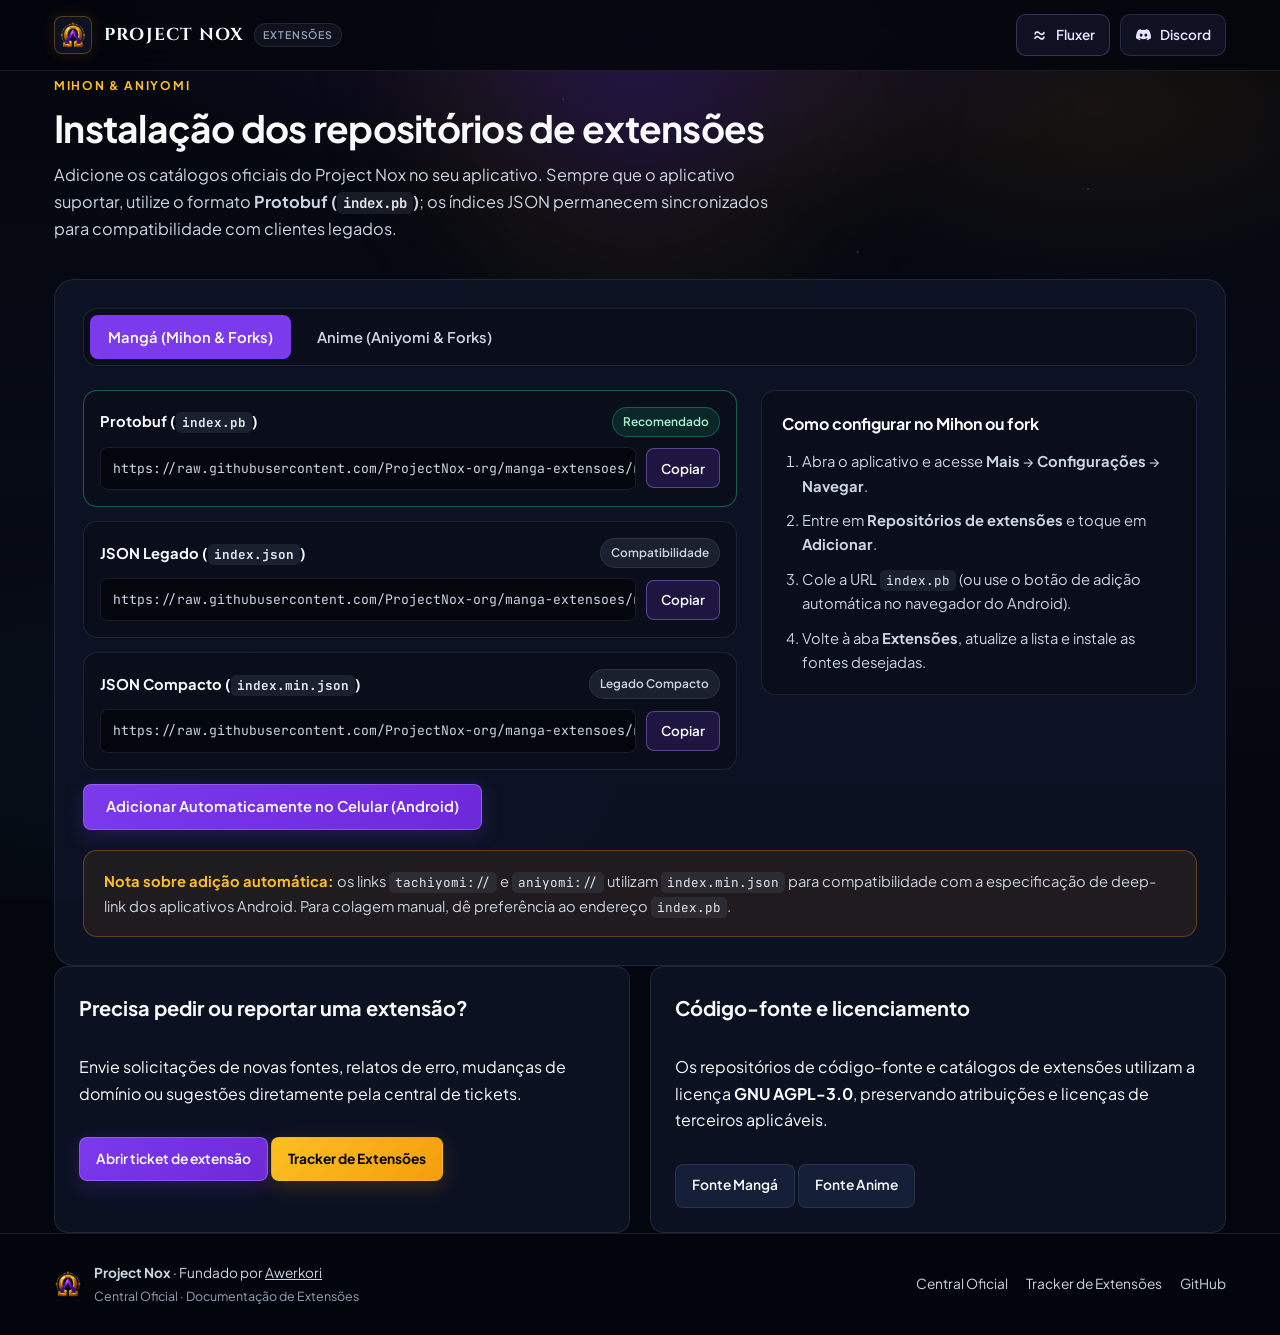
==== extensoes/index.html @ d6301fb4 "feat: elevate visual direction, constellation trajectory, and catalog generator" ====
<!doctype html>
<html lang="pt-BR">
  <head>
    <meta charset="UTF-8" />
    <meta name="viewport" content="width=device-width, initial-scale=1.0" />
    <meta
      name="description"
      content="Documentação oficial e guia de instalação das extensões do Project Nox para Mihon, Aniyomi e forks compatíveis."
    />
    <meta name="theme-color" content="#04060d" />

    <link rel="icon" href="../favicon.ico" sizes="any" />
    <link rel="icon" href="../assets/favicon-32x32.png" type="image/png" sizes="32x32" />
    <link rel="icon" href="../assets/favicon-16x16.png" type="image/png" sizes="16x16" />
    <link rel="apple-touch-icon" href="../assets/apple-touch-icon.png" sizes="180x180" />

    <link rel="preconnect" href="https://fonts.googleapis.com" />
    <link rel="preconnect" href="https://fonts.gstatic.com" crossorigin />
    <link
      href="https://fonts.googleapis.com/css2?family=Plus+Jakarta+Sans:wght@400;500;600;700&family=Cinzel:wght@700&family=JetBrains+Mono:wght@400;500;600&display=swap"
      rel="stylesheet"
    />

    <link rel="stylesheet" href="../styles.css?v=5.0.0" />
    <title>Guia de Extensões — Project Nox</title>
  </head>
  <body>
    <a class="skip-link" href="#conteudo-principal">Pular para o conteúdo</a>
    <div class="cosmic-backdrop" aria-hidden="true">
      <div class="cosmic-orb"></div>
    </div>

    <div class="app-shell">
      <header class="site-header">
        <div class="container header-inner">
          <a class="brand" href="../" aria-label="Voltar à Central Oficial do Project Nox">
            <span class="brand-mark">
              <img src="../assets/brand/nox-emblem.webp" alt="" width="30" height="30" />
            </span>
            <span class="brand-title-row">
              <span class="brand-name">PROJECT NOX</span>
              <span class="brand-badge">Extensões</span>
            </span>
          </a>

          <div class="header-community-group" aria-label="Comunidades oficiais">
            <a
              class="header-community-btn fluxer-btn"
              href="https://web.canary.fluxer.app/invite/q456UCVt"
              target="_blank"
              rel="noopener noreferrer"
              aria-label="Fluxer Oficial"
              title="Fluxer Oficial"
            >
              <svg viewBox="0 0 512 512" fill="none" class="community-svg" aria-hidden="true">
                <path d="M187.53 266.057C171.987 266.057 157.206 269.562 143.187 276.571C129.321 283.581 118.044 294.781 109.359 310.171C103.743 320.3 100.041 332.574 98.2529 346.993C96.5986 360.334 107.829 371.2 121.271 371.2C135.049 371.2 145.336 359.626 148.673 346.259C150.564 338.68 153.612 332.67 157.815 328.229C165.891 319.695 176.101 315.429 188.444 315.429C196.673 315.429 204.216 317.486 211.073 321.6C217.93 325.562 226.844 332.343 237.815 341.943C254.577 356.724 269.359 367.467 282.159 374.171C294.959 380.724 309.13 384 324.673 384C340.216 384 354.997 380.495 369.016 373.486C383.035 366.476 394.387 355.276 403.073 339.886C408.811 329.718 412.521 317.389 414.202 302.899C415.745 289.597 404.498 278.857 391.106 278.857C377.243 278.858 366.904 290.561 363.218 303.927C361.421 310.442 358.706 315.952 355.073 320.457C347.454 329.905 337.016 334.629 323.759 334.629C315.53 334.629 308.063 332.647 301.359 328.686C294.806 324.571 285.816 317.714 274.387 308.114C257.473 293.943 242.615 283.429 229.815 276.571C217.168 269.562 203.073 266.057 187.53 266.057Z" fill="currentColor"/>
                <path d="M187.53 128C171.987 128 157.206 131.505 143.187 138.514C129.321 145.524 118.044 156.724 109.359 172.114C103.743 182.243 100.041 194.517 98.2529 208.935C96.5985 222.276 107.829 233.142 121.271 233.143C135.049 233.143 145.336 221.569 148.673 208.202C150.564 200.623 153.612 194.613 157.815 190.171C165.891 181.638 176.101 177.371 188.444 177.371C196.673 177.371 204.216 179.429 211.073 183.543C217.93 187.505 226.844 194.286 237.815 203.886C254.577 218.667 269.359 229.41 282.159 236.114C294.959 242.667 309.13 245.943 324.673 245.943C340.216 245.943 354.997 242.438 369.016 235.429C383.035 228.419 394.387 217.219 403.073 201.829C408.811 191.661 412.521 179.332 414.202 164.842C415.745 151.539 404.498 140.8 391.106 140.8C377.243 140.8 366.904 152.504 363.218 165.87C361.421 172.385 358.706 177.895 355.073 182.4C347.454 191.848 337.016 196.571 323.759 196.571C315.53 196.571 308.063 194.59 301.359 190.629C294.806 186.514 285.816 179.657 274.387 170.057C257.473 155.886 242.615 145.371 229.815 138.514C217.168 131.505 203.073 128 187.53 128Z" fill="currentColor"/>
              </svg>
              <span class="community-btn-text">Fluxer</span>
            </a>
            <a
              class="header-community-btn discord-btn"
              href="https://discord.com/invite/qNAMYUEmGj"
              target="_blank"
              rel="noopener noreferrer"
              aria-label="Discord Oficial"
              title="Discord Oficial"
            >
              <svg viewBox="0 0 24 24" fill="currentColor" class="community-svg" aria-hidden="true">
                <path d="M19.54 4.46A16.5 16.5 0 0 0 15.4 3.2l-.5 1.02a15.3 15.3 0 0 0-5.8 0L8.6 3.2a16.5 16.5 0 0 0-4.14 1.26C1.84 8.4 1.13 12.24 1.48 16.03A16.65 16.65 0 0 0 6.56 18.6l1.23-1.68a10.33 10.33 0 0 1-1.94-.93l.47-.36a11.92 11.92 0 0 0 11.36 0l.47.36c-.62.37-1.27.69-1.94.93l1.23 1.68a16.62 16.62 0 0 0 5.08-2.57c.41-4.4-.7-8.2-2.98-11.57ZM8.68 13.7c-1.1 0-2-1.01-2-2.25s.88-2.25 2-2.25 2.02 1.01 2 2.25c0 1.24-.88 2.25-2 2.25Zm6.64 0c-1.1 0-2-1.01-2-2.25s.88-2.25 2-2.25 2.02 1.01 2 2.25c0 1.24-.88 2.25-2 2.25Z"/>
              </svg>
              <span class="community-btn-text">Discord</span>
            </a>
          </div>
        </div>
      </header>

      <main id="conteudo-principal">
        <section class="section" aria-labelledby="ext-title">
          <div class="container">
            <div class="section-header">
              <span class="eyebrow">Mihon &amp; Aniyomi</span>
              <h1 class="section-title" id="ext-title">Instalação dos repositórios de extensões</h1>
              <p class="section-desc">
                Adicione os catálogos oficiais do Project Nox no seu aplicativo. Sempre que o aplicativo suportar, utilize o formato <strong>Protobuf (<code>index.pb</code>)</strong>; os índices JSON permanecem sincronizados para compatibilidade com clientes legados.
              </p>
            </div>

            <div class="sr-only" id="copy-status" aria-live="polite"></div>

            <div class="install-shell">
              <div class="tab-bar" role="tablist" aria-label="Selecionar plataforma de extensões">
                <button class="tab-btn" role="tab" id="tab-manga" aria-selected="true" aria-controls="panel-manga" type="button">
                  Mangá (Mihon &amp; Forks)
                </button>
                <button class="tab-btn" role="tab" id="tab-anime" aria-selected="false" aria-controls="panel-anime" tabindex="-1" type="button">
                  Anime (Aniyomi &amp; Forks)
                </button>
              </div>

              <!-- Painel Mangá -->
              <div class="tab-panel" id="panel-manga" role="tabpanel" aria-labelledby="tab-manga">
                <div class="install-grid" id="mihon">
                  <div class="url-list">
                    <div class="url-item recommended">
                      <div class="url-label-row">
                        <span class="url-label">Protobuf (<code>index.pb</code>)</span>
                        <span class="pill green">Recomendado</span>
                      </div>
                      <div class="copy-row">
                        <code class="copy-code">https://raw.githubusercontent.com/ProjectNox-org/manga-extensoes/repo/index.pb</code>
                        <button
                          class="copy-btn"
                          type="button"
                          data-copy="https://raw.githubusercontent.com/ProjectNox-org/manga-extensoes/repo/index.pb"
                        >
                          Copiar
                        </button>
                      </div>
                    </div>

                    <div class="url-item">
                      <div class="url-label-row">
                        <span class="url-label">JSON Legado (<code>index.json</code>)</span>
                        <span class="pill">Compatibilidade</span>
                      </div>
                      <div class="copy-row">
                        <code class="copy-code">https://raw.githubusercontent.com/ProjectNox-org/manga-extensoes/repo/index.json</code>
                        <button
                          class="copy-btn"
                          type="button"
                          data-copy="https://raw.githubusercontent.com/ProjectNox-org/manga-extensoes/repo/index.json"
                        >
                          Copiar
                        </button>
                      </div>
                    </div>

                    <div class="url-item">
                      <div class="url-label-row">
                        <span class="url-label">JSON Compacto (<code>index.min.json</code>)</span>
                        <span class="pill">Legado Compacto</span>
                      </div>
                      <div class="copy-row">
                        <code class="copy-code">https://raw.githubusercontent.com/ProjectNox-org/manga-extensoes/repo/index.min.json</code>
                        <button
                          class="copy-btn"
                          type="button"
                          data-copy="https://raw.githubusercontent.com/ProjectNox-org/manga-extensoes/repo/index.min.json"
                        >
                          Copiar
                        </button>
                      </div>
                    </div>

                    <div>
                      <a
                        class="button primary"
                        href="tachiyomi://add-repo?url=https%3A%2F%2Fraw.githubusercontent.com%2FProjectNox-org%2Fmanga-extensoes%2Frepo%2Findex.min.json"
                      >
                        Adicionar Automaticamente no Celular (Android)
                      </a>
                    </div>
                  </div>

                  <div class="steps-box">
                    <h4>Como configurar no Mihon ou fork</h4>
                    <ol class="step-list">
                      <li>Abra o aplicativo e acesse <strong>Mais</strong> → <strong>Configurações</strong> → <strong>Navegar</strong>.</li>
                      <li>Entre em <strong>Repositórios de extensões</strong> e toque em <strong>Adicionar</strong>.</li>
                      <li>Cole a URL <code>index.pb</code> (ou use o botão de adição automática no navegador do Android).</li>
                      <li>Volte à aba <strong>Extensões</strong>, atualize a lista e instale as fontes desejadas.</li>
                    </ol>
                  </div>
                </div>
              </div>

              <!-- Painel Anime -->
              <div class="tab-panel" id="panel-anime" role="tabpanel" aria-labelledby="tab-anime" hidden>
                <div class="install-grid" id="aniyomi">
                  <div class="url-list">
                    <div class="url-item recommended">
                      <div class="url-label-row">
                        <span class="url-label">Protobuf (<code>index.pb</code>)</span>
                        <span class="pill green">Recomendado</span>
                      </div>
                      <div class="copy-row">
                        <code class="copy-code">https://raw.githubusercontent.com/ProjectNox-org/anime-extensoes/repo/index.pb</code>
                        <button
                          class="copy-btn"
                          type="button"
                          data-copy="https://raw.githubusercontent.com/ProjectNox-org/anime-extensoes/repo/index.pb"
                        >
                          Copiar
                        </button>
                      </div>
                    </div>

                    <div class="url-item">
                      <div class="url-label-row">
                        <span class="url-label">JSON Legado (<code>index.json</code>)</span>
                        <span class="pill">Compatibilidade</span>
                      </div>
                      <div class="copy-row">
                        <code class="copy-code">https://raw.githubusercontent.com/ProjectNox-org/anime-extensoes/repo/index.json</code>
                        <button
                          class="copy-btn"
                          type="button"
                          data-copy="https://raw.githubusercontent.com/ProjectNox-org/anime-extensoes/repo/index.json"
                        >
                          Copiar
                        </button>
                      </div>
                    </div>

                    <div class="url-item">
                      <div class="url-label-row">
                        <span class="url-label">JSON Compacto (<code>index.min.json</code>)</span>
                        <span class="pill">Legado Compacto</span>
                      </div>
                      <div class="copy-row">
                        <code class="copy-code">https://raw.githubusercontent.com/ProjectNox-org/anime-extensoes/repo/index.min.json</code>
                        <button
                          class="copy-btn"
                          type="button"
                          data-copy="https://raw.githubusercontent.com/ProjectNox-org/anime-extensoes/repo/index.min.json"
                        >
                          Copiar
                        </button>
                      </div>
                    </div>

                    <div>
                      <a
                        class="button primary"
                        href="aniyomi://add-repo?url=https%3A%2F%2Fraw.githubusercontent.com%2FProjectNox-org%2Fanime-extensoes%2Frepo%2Findex.min.json"
                      >
                        Adicionar Automaticamente no Celular (Android)
                      </a>
                    </div>
                  </div>

                  <div class="steps-box">
                    <h4>Como configurar no Aniyomi ou fork</h4>
                    <ol class="step-list">
                      <li>Abra o Aniyomi e vá em <strong>Mais</strong> → <strong>Configurações</strong> → <strong>Navegar</strong>.</li>
                      <li>Toque em <strong>Repositórios de extensões de anime</strong> → <strong>Adicionar</strong>.</li>
                      <li>Cole a URL <code>index.pb</code> (ou toque no botão automático acima no Android).</li>
                      <li>Atualize a lista de extensões de anime e confie nos APKs assinados do Project Nox.</li>
                    </ol>
                  </div>
                </div>
              </div>

              <div class="callout">
                <strong>Nota sobre adição automática:</strong> os links <code>tachiyomi://</code> e <code>aniyomi://</code> utilizam <code>index.min.json</code> para compatibilidade com a especificação de deep-link dos aplicativos Android. Para colagem manual, dê preferência ao endereço <code>index.pb</code>.
              </div>
            </div>
          </div>
        </section>

        <section class="section section-compact section-divider" aria-labelledby="ext-support-title">
          <div class="container">
            <div class="grid-2">
              <article class="card">
                <h2 id="ext-support-title" style="margin:0;font-size:1.25rem;">Precisa pedir ou reportar uma extensão?</h2>
                <p>
                  Envie solicitações de novas fontes, relatos de erro, mudanças de domínio ou sugestões diretamente pela central de tickets.
                </p>
                <div class="card-actions">
                  <a
                    class="button primary sm"
                    href="https://github.com/ProjectNox-org/project-nox-requests/issues/new/choose"
                    target="_blank"
                    rel="noopener noreferrer"
                  >
                    Abrir ticket de extensão
                  </a>
                  <a class="button gold sm" href="https://projectnox-org.github.io/project-nox-tracker/">
                    Tracker de Extensões
                  </a>
                </div>
              </article>

              <article class="card">
                <h2 style="margin:0;font-size:1.25rem;">Código-fonte e licenciamento</h2>
                <p>
                  Os repositórios de código-fonte e catálogos de extensões utilizam a licença <strong>GNU AGPL-3.0</strong>, preservando atribuições e licenças de terceiros aplicáveis.
                </p>
                <div class="card-actions">
                  <a
                    class="button secondary sm"
                    href="https://github.com/ProjectNox-org/manga-fonte-extensoes"
                    target="_blank"
                    rel="noopener noreferrer"
                  >
                    Fonte Mangá
                  </a>
                  <a
                    class="button secondary sm"
                    href="https://github.com/ProjectNox-org/anime-fonte-extensoes"
                    target="_blank"
                    rel="noopener noreferrer"
                  >
                    Fonte Anime
                  </a>
                </div>
              </article>
            </div>
          </div>
        </section>
      </main>

      <footer class="site-footer">
        <div class="container footer-inner">
          <div class="footer-brand">
            <img src="../assets/brand/nox-emblem.webp" alt="" width="30" height="30" />
            <div class="footer-meta">
              <span><strong>Project Nox</strong> · Fundado por <a href="https://github.com/Awerkori" target="_blank" rel="noopener noreferrer" style="color: inherit;">Awerkori</a></span>
              <span class="footer-sub">Central Oficial · Documentação de Extensões</span>
            </div>
          </div>

          <nav class="footer-links" aria-label="Links essenciais">
            <a href="../">Central Oficial</a>
            <a href="https://projectnox-org.github.io/project-nox-tracker/">Tracker de Extensões</a>
            <a href="https://github.com/ProjectNox-org" target="_blank" rel="noopener noreferrer">GitHub</a>
          </nav>
        </div>
      </footer>
    </div>

    <script src="../app.js?v=5.0.0" defer></script>
  </body>
</html>
---- styles.css ----
/* Project Nox — Central Oficial v4 (Artistic Direction & Premium Finish) */
:root {
  --bg-base: #04060d;
  --bg-surface: #0a0e1b;
  --bg-surface-alt: #0d1222;
  --bg-card: rgba(14, 20, 38, 0.88);
  --bg-card-hover: rgba(20, 28, 52, 0.96);
  --bg-elevated: #161f38;

  --text-primary: #f8fafc;
  --text-secondary: #cbd5e1;
  --text-muted: #94a3b8;

  /* Purposeful Chromatic System: Violet = Interaction/Tech, Gold = Institution/Open Source, Green = Semantic Positive */
  --accent-violet: #7c3aed;
  --accent-violet-hover: #6d28d9;
  --accent-violet-soft: #a78bfa;
  --accent-gold: #f59e0b;
  --accent-gold-hover: #fbbf24;
  --accent-gold-text: #fbbf24;
  --accent-green: #34d399;

  --border-subtle: rgba(148, 163, 184, 0.14);
  --border-strong: rgba(167, 139, 250, 0.42);
  --border-gold: rgba(245, 158, 11, 0.3);

  --radius-sm: 8px;
  --radius-md: 14px;
  --radius-lg: 20px;
  --radius-pill: 999px;

  --font-sans: 'Plus Jakarta Sans', -apple-system, BlinkMacSystemFont, 'Segoe UI', Roboto, sans-serif;
  --font-display: 'Cinzel', Georgia, serif;
  --font-mono: 'JetBrains Mono', ui-monospace, SFMono-Regular, Menlo, Consolas, monospace;

  --container-max: 1220px;
  --header-height: 70px;

  /* Unified Motion Tokens */
  --dur-press: 110ms;
  --dur-hover: 180ms;
  --dur-state: 220ms;
  --ease-out: cubic-bezier(0.22, 1, 0.36, 1);
}

*,
*::before,
*::after {
  box-sizing: border-box;
}

html {
  scroll-behavior: smooth;
  color-scheme: dark;
}

@media (prefers-reduced-motion: reduce) {
  html {
    scroll-behavior: auto;
  }
  *,
  *::before,
  *::after {
    animation-duration: 0.01ms !important;
    animation-iteration-count: 1 !important;
    transition-duration: 0.01ms !important;
  }
}

body {
  margin: 0;
  min-height: 100vh;
  background-color: var(--bg-base);
  color: var(--text-primary);
  font-family: var(--font-sans);
  font-size: 1rem;
  line-height: 1.65;
  -webkit-font-smoothing: antialiased;
  overflow-x: hidden;
}

/* Tier 1: Global Cosmic Deep Space Backdrop */
.cosmic-backdrop {
  position: fixed;
  inset: 0;
  z-index: 0;
  pointer-events: none;
  overflow: hidden;
  background:
    radial-gradient(ellipse 80% 45% at 50% -6%, rgba(124, 58, 237, 0.19), transparent 62%),
    radial-gradient(ellipse 50% 35% at 86% 12%, rgba(245, 158, 11, 0.08), transparent 58%),
    radial-gradient(ellipse 60% 40% at 14% 85%, rgba(56, 189, 248, 0.05), transparent 60%),
    linear-gradient(180deg, #04060d 0%, #070b16 52%, #04060d 100%);
}

.cosmic-backdrop::before {
  content: '';
  position: absolute;
  inset: 0;
  opacity: 0.42;
  background-image:
    radial-gradient(1px 1px at 11% 16%, rgba(248, 250, 252, 0.6) 50%, transparent 100%),
    radial-gradient(1.3px 1.3px at 26% 38%, rgba(251, 191, 36, 0.48) 50%, transparent 100%),
    radial-gradient(1px 1px at 44% 11%, rgba(248, 250, 252, 0.42) 50%, transparent 100%),
    radial-gradient(1.4px 1.4px at 67% 28%, rgba(167, 139, 250, 0.52) 50%, transparent 100%),
    radial-gradient(1px 1px at 85% 21%, rgba(248, 250, 252, 0.5) 50%, transparent 100%),
    radial-gradient(1.2px 1.2px at 73% 64%, rgba(251, 191, 36, 0.32) 50%, transparent 100%),
    radial-gradient(1px 1px at 19% 74%, rgba(248, 250, 252, 0.36) 50%, transparent 100%),
    radial-gradient(1px 1px at 90% 80%, rgba(167, 139, 250, 0.38) 50%, transparent 100%);
}

.cosmic-orb {
  position: absolute;
  width: 560px;
  height: 560px;
  top: -200px;
  left: 50%;
  transform: translateX(-50%);
  border-radius: 50%;
  background: radial-gradient(circle, rgba(124, 58, 237, 0.2) 0%, rgba(245, 158, 11, 0.06) 45%, transparent 72%);
  filter: blur(44px);
  animation: orbDrift 22s ease-in-out infinite alternate;
}

@keyframes orbDrift {
  0% {
    transform: translate(-53%, 0) scale(0.96);
    opacity: 0.72;
  }
  100% {
    transform: translate(-47%, 16px) scale(1.05);
    opacity: 0.92;
  }
}

.app-shell {
  position: relative;
  z-index: 1;
  display: flex;
  flex-direction: column;
  min-height: 100vh;
}

.container {
  width: 100%;
  max-width: var(--container-max);
  margin-inline: auto;
  padding-inline: 24px;
}

/* Accessibility */
.skip-link {
  position: absolute;
  left: -9999px;
  top: 0;
  z-index: 1000;
  padding: 12px 18px;
  background: var(--accent-violet);
  color: #ffffff;
  font-weight: 700;
  border-radius: 0 0 var(--radius-sm) 0;
  text-decoration: none;
}

.skip-link:focus {
  left: 0;
}

:focus-visible {
  outline: 2px solid var(--accent-gold-hover);
  outline-offset: 3px;
}

.sr-only {
  position: absolute;
  width: 1px;
  height: 1px;
  padding: 0;
  margin: -1px;
  overflow: hidden;
  clip: rect(0, 0, 0, 0);
  white-space: nowrap;
  border: 0;
}

/* Header */
.site-header {
  position: sticky;
  top: 0;
  z-index: 50;
  background: rgba(4, 6, 13, 0.88);
  backdrop-filter: blur(14px);
  -webkit-backdrop-filter: blur(14px);
  border-bottom: 1px solid var(--border-subtle);
}

.header-inner {
  display: flex;
  align-items: center;
  justify-content: space-between;
  gap: 16px;
  min-height: var(--header-height);
}

.brand {
  display: inline-flex;
  align-items: center;
  gap: 12px;
  text-decoration: none;
  color: var(--text-primary);
  min-width: 0;
  flex: 1 1 auto;
}

.brand-mark {
  width: 38px;
  height: 38px;
  border-radius: var(--radius-sm);
  display: grid;
  place-items: center;
  background: rgba(14, 20, 38, 0.94);
  border: 1px solid var(--border-gold);
  box-shadow: 0 0 16px rgba(245, 158, 11, 0.12);
  overflow: hidden;
  flex-shrink: 0;
}

.brand-mark img {
  width: 28px;
  height: 28px;
  object-fit: contain;
  display: block;
}

.brand-title-row {
  display: flex;
  align-items: center;
  gap: 10px;
  min-width: 0;
}

.brand-name {
  font-family: var(--font-display);
  font-weight: 700;
  font-size: 1.08rem;
  letter-spacing: 0.07em;
  color: var(--text-primary);
  white-space: nowrap;
}

.brand-badge {
  font-size: 0.66rem;
  font-weight: 600;
  letter-spacing: 0.08em;
  text-transform: uppercase;
  padding: 2px 8px;
  border-radius: var(--radius-pill);
  color: var(--text-muted);
  background: rgba(148, 163, 184, 0.08);
  border: 1px solid var(--border-subtle);
  white-space: nowrap;
}

/* Official Header Community Buttons (adapted from Project Nox Manga) */
.header-community-group {
  display: flex;
  align-items: center;
  gap: 10px;
  flex-shrink: 0;
}

.header-community-btn {
  display: inline-flex;
  align-items: center;
  justify-content: center;
  gap: 8px;
  min-height: 42px;
  padding: 0 14px;
  border-radius: 10px;
  border: 1px solid rgba(255, 255, 255, 0.1);
  font-size: 0.85rem;
  font-weight: 600;
  text-decoration: none;
  cursor: pointer;
  transition:
    transform var(--dur-hover) var(--ease-out),
    border-color var(--dur-hover) var(--ease-out),
    background-color var(--dur-hover) var(--ease-out),
    color var(--dur-hover) var(--ease-out),
    box-shadow var(--dur-hover) var(--ease-out);
}

.header-community-btn .community-svg {
  width: 17px;
  height: 17px;
  flex-shrink: 0;
}

.header-community-btn.fluxer-btn {
  background: rgba(22, 21, 44, 0.72);
  color: #e9e4ff;
  border-color: rgba(214, 162, 255, 0.22);
}

.header-community-btn.fluxer-btn:hover {
  border-color: #d6a2ff;
  background: rgba(162, 107, 222, 0.2);
  color: #f1dcff;
  transform: translateY(-1px);
  box-shadow: 0 0 14px rgba(214, 162, 255, 0.22);
}

.header-community-btn.discord-btn {
  background: rgba(22, 21, 44, 0.72);
  color: #e9e4ff;
  border-color: rgba(114, 137, 218, 0.22);
}

.header-community-btn.discord-btn:hover {
  border-color: #7289da;
  background: rgba(88, 101, 242, 0.2);
  color: #cbd5ff;
  transform: translateY(-1px);
  box-shadow: 0 0 14px rgba(114, 137, 218, 0.22);
}

.header-community-btn:active {
  transform: translateY(0);
  transition-duration: var(--dur-press);
}

/* Buttons */
.button {
  display: inline-flex;
  align-items: center;
  justify-content: center;
  gap: 8px;
  min-height: 46px;
  padding: 10px 22px;
  border-radius: var(--radius-sm);
  font-family: var(--font-sans);
  font-size: 0.92rem;
  font-weight: 600;
  line-height: 1.2;
  text-decoration: none;
  cursor: pointer;
  border: 1px solid transparent;
  transition:
    transform var(--dur-hover) var(--ease-out),
    background-color var(--dur-hover) var(--ease-out),
    border-color var(--dur-hover) var(--ease-out),
    box-shadow var(--dur-hover) var(--ease-out);
  white-space: nowrap;
}

.button:hover {
  transform: translateY(-1px);
}

.button:active {
  transform: translateY(0);
  transition-duration: var(--dur-press);
}

.button.sm {
  min-height: 44px;
  padding: 8px 16px;
  font-size: 0.86rem;
}

.button.primary {
  background: linear-gradient(135deg, #7c3aed 0%, #6d28d9 100%);
  color: #ffffff;
  border-color: rgba(167, 139, 250, 0.45);
  box-shadow: 0 6px 20px rgba(124, 58, 237, 0.22);
}

.button.primary:hover {
  background: linear-gradient(135deg, #8b5cf6 0%, #7c3aed 100%);
  box-shadow: 0 8px 24px rgba(124, 58, 237, 0.34);
}

.button.gold {
  background: linear-gradient(135deg, #fbbf24 0%, #f59e0b 100%);
  color: #04060d;
  font-weight: 700;
  box-shadow: 0 6px 20px rgba(245, 158, 11, 0.18);
}

.button.gold:hover {
  background: linear-gradient(135deg, #fcd34d 0%, #fbbf24 100%);
  box-shadow: 0 8px 24px rgba(245, 158, 11, 0.3);
}

.button.secondary {
  background: var(--bg-elevated);
  color: var(--text-primary);
  border-color: var(--border-subtle);
}

.button.secondary:hover {
  background: #1d2848;
  border-color: var(--border-strong);
}

/* Main & Section Rhythm */
main {
  flex: 1;
}

section[id] {
  scroll-margin-top: 82px;
}

.section-header {
  max-width: 740px;
  margin-bottom: 36px;
}

.eyebrow {
  display: inline-block;
  font-size: 0.75rem;
  font-weight: 700;
  letter-spacing: 0.14em;
  text-transform: uppercase;
  color: var(--accent-gold-text);
  margin-bottom: 10px;
}

.section-title {
  margin: 0 0 12px;
  font-size: clamp(1.65rem, 2.9vw, 2.35rem);
  font-weight: 700;
  letter-spacing: -0.02em;
  line-height: 1.2;
  color: var(--text-primary);
  text-wrap: balance;
}

.section-desc {
  margin: 0;
  color: var(--text-secondary);
  font-size: 1.02rem;
  max-width: 64ch;
}

/* Varied Section Atmospheres & Dividers */
.hero-stage {
  padding-block: 32px 72px;
}

.section-historia {
  padding-block: 80px;
  background: linear-gradient(180deg, rgba(10, 14, 27, 0.55) 0%, rgba(10, 14, 27, 0.2) 100%);
  border-top: 1px solid rgba(167, 139, 250, 0.14);
}

.section-agpl {
  position: relative;
  padding-block: 88px;
  background: radial-gradient(ellipse 75% 60% at 50% 0%, rgba(245, 158, 11, 0.07), transparent 72%);
}

.section-agpl::before {
  content: '';
  position: absolute;
  top: 0;
  left: 50%;
  transform: translateX(-50%);
  width: min(100%, var(--container-max));
  height: 1px;
  background: linear-gradient(90deg, transparent, rgba(245, 158, 11, 0.35), transparent);
}

.section-repos {
  padding-block: 72px;
  background: rgba(6, 9, 18, 0.65);
  border-top: 1px solid var(--border-subtle);
}

.section-suporte {
  padding-block: 64px;
  border-top: 1px solid var(--border-subtle);
}

.section-closing {
  position: relative;
  padding-block: 56px 64px;
  overflow: hidden;
  background: linear-gradient(180deg, transparent 0%, rgba(124, 58, 237, 0.05) 55%, transparent 100%);
}

/* Banner & Institutional Opening */
.banner-showcase {
  position: relative;
  border-radius: var(--radius-lg);
  padding: 1px;
  background: linear-gradient(125deg, rgba(245, 158, 11, 0.32), rgba(167, 139, 250, 0.32) 55%, rgba(56, 189, 248, 0.2));
  box-shadow: 0 18px 48px rgba(2, 4, 12, 0.58);
}

.banner-inner {
  border-radius: calc(var(--radius-lg) - 1px);
  overflow: hidden;
  background: #08050e;
}

.banner-inner picture,
.banner-inner img {
  display: block;
  width: 100%;
  height: auto;
}

.hero-intro {
  max-width: 820px;
  margin: 36px auto 0;
  text-align: center;
  display: flex;
  flex-direction: column;
  align-items: center;
}

.hero-intro-title {
  margin: 0 0 16px;
  font-size: clamp(1.9rem, 4.4vw, 3.45rem);
  font-weight: 700;
  letter-spacing: -0.025em;
  line-height: 1.12;
  color: var(--text-primary);
  text-wrap: balance;
}

.hero-accent {
  font-family: var(--font-display);
  font-weight: 700;
  color: var(--accent-gold-text);
  letter-spacing: 0.02em;
}

.hero-intro-desc {
  margin: 0 0 28px;
  font-size: clamp(1rem, 1.3vw, 1.12rem);
  line-height: 1.7;
  color: var(--text-secondary);
  max-width: 60ch;
}

.hero-actions {
  display: flex;
  flex-wrap: wrap;
  justify-content: center;
  gap: 14px;
  margin-bottom: 14px;
}

.hero-history-link {
  color: var(--text-muted);
  font-size: 0.88rem;
  font-weight: 500;
  text-decoration: none;
  padding: 6px 10px;
  border-radius: var(--radius-sm);
  transition: color var(--dur-hover) var(--ease-out);
}

.hero-history-link:hover {
  color: var(--text-primary);
}

.hero-founder-strip {
  margin-top: 12px;
  display: inline-flex;
  flex-wrap: wrap;
  align-items: center;
  justify-content: center;
  gap: 8px 14px;
  font-size: 0.86rem;
  color: var(--text-muted);
}

.hero-founder-strip a {
  color: var(--text-secondary);
  text-decoration: none;
  font-weight: 600;
}

.hero-founder-strip a:hover {
  color: var(--accent-gold-text);
}

/* Quick Support Bar for Extension Globe-Icon Users */
.hero-support-bar {
  margin-top: 22px;
  display: inline-flex;
  flex-wrap: wrap;
  align-items: center;
  justify-content: center;
  gap: 10px 16px;
  padding: 10px 18px;
  border-radius: var(--radius-md);
  background: rgba(10, 14, 27, 0.78);
  border: 1px solid var(--border-subtle);
  font-size: 0.85rem;
  color: var(--text-muted);
}

.hero-support-links {
  display: inline-flex;
  flex-wrap: wrap;
  align-items: center;
  justify-content: center;
  gap: 8px 16px;
}

.hero-support-link {
  display: inline-flex;
  align-items: center;
  gap: 6px;
  min-height: 36px;
  color: var(--accent-gold-text);
  font-weight: 600;
  text-decoration: none;
  transition: color var(--dur-hover) var(--ease-out);
}

.hero-support-link:hover {
  color: #fde68a;
  text-decoration: underline;
}

/* Constellation Connected Trajectory (4-column horizontal desktop, vertical spine mobile) */
.constellation-track {
  position: relative;
  display: grid;
  grid-template-columns: repeat(4, minmax(0, 1fr));
  gap: 24px;
}

.constellation-track::before {
  content: '';
  position: absolute;
  top: 21px;
  left: 24px;
  right: 24px;
  height: 1px;
  background: linear-gradient(90deg, rgba(167, 139, 250, 0.55), rgba(245, 158, 11, 0.55) 55%, rgba(167, 139, 250, 0.35));
  pointer-events: none;
}

.trajectory-node {
  position: relative;
  display: flex;
  flex-direction: column;
  gap: 14px;
}

.node-marker {
  position: relative;
  z-index: 1;
  width: 44px;
  height: 44px;
  border-radius: 50%;
  display: grid;
  place-items: center;
  background: var(--bg-surface-alt);
  border: 1px solid rgba(245, 158, 11, 0.48);
  box-shadow: 0 0 18px rgba(124, 58, 237, 0.2);
  font-family: var(--font-mono);
  font-size: 0.85rem;
  font-weight: 700;
  color: var(--accent-gold-text);
}

.trajectory-node:nth-child(odd) .node-marker {
  border-color: rgba(167, 139, 250, 0.5);
  color: var(--accent-violet-soft);
}

.trajectory-body {
  padding: 18px 20px;
  border-radius: var(--radius-md);
  background: var(--bg-card);
  border: 1px solid var(--border-subtle);
  flex: 1;
}

.trajectory-body h3 {
  margin: 0 0 8px;
  font-size: 1.08rem;
  font-weight: 700;
  color: var(--text-primary);
}

.trajectory-body p {
  margin: 0;
  font-size: 0.92rem;
  line-height: 1.6;
  color: var(--text-secondary);
}

/* GNU AGPL-3.0 Institutional Declaration */
.agpl-declaration {
  display: grid;
  grid-template-columns: minmax(0, 1.3fr) minmax(0, 0.7fr);
  gap: 28px;
  align-items: center;
  padding: 28px 32px;
  border-radius: var(--radius-lg);
  background: linear-gradient(145deg, rgba(16, 22, 42, 0.92), rgba(10, 14, 27, 0.96));
  border: 1px solid var(--border-gold);
  margin-bottom: 24px;
}

.agpl-head {
  display: flex;
  align-items: center;
  gap: 14px;
  margin-bottom: 12px;
}

.agpl-emblem {
  width: 44px;
  height: 44px;
  border-radius: var(--radius-sm);
  display: grid;
  place-items: center;
  background: rgba(245, 158, 11, 0.12);
  border: 1px solid rgba(245, 158, 11, 0.35);
  color: var(--accent-gold-text);
  flex-shrink: 0;
}

.agpl-declaration h3 {
  margin: 0;
  font-size: 1.2rem;
  color: var(--text-primary);
}

.agpl-declaration p {
  margin: 0 0 16px;
  color: var(--text-secondary);
  font-size: 0.95rem;
}

.agpl-pillars {
  display: grid;
  grid-template-columns: repeat(2, minmax(0, 1fr));
  gap: 10px;
}

.agpl-pillar {
  display: flex;
  align-items: center;
  gap: 10px;
  padding: 12px 14px;
  border-radius: var(--radius-sm);
  background: rgba(4, 6, 13, 0.6);
  border: 1px solid var(--border-subtle);
  font-weight: 600;
  font-size: 0.9rem;
  color: var(--text-primary);
}

.agpl-pillar svg {
  color: var(--accent-gold-text);
  flex-shrink: 0;
}

.philosophy-strip {
  margin-bottom: 24px;
  border-radius: var(--radius-md);
  overflow: hidden;
  border: 1px solid var(--border-subtle);
  background: rgba(8, 11, 22, 0.9);
  padding: 12px 16px;
}

.philosophy-strip picture,
.philosophy-strip img {
  display: block;
  width: 100%;
  max-width: 840px;
  height: auto;
  margin-inline: auto;
}

.editorial-split {
  display: grid;
  grid-template-columns: repeat(2, minmax(0, 1fr));
  gap: 24px;
}

.editorial-panel {
  padding: 26px;
  border-radius: var(--radius-md);
  background: rgba(10, 14, 27, 0.72);
  border: 1px solid var(--border-subtle);
  border-top: 2px solid var(--accent-green);
}

.editorial-panel.obligations {
  border-top-color: var(--accent-gold);
}

.editorial-panel-head {
  display: flex;
  align-items: center;
  justify-content: space-between;
  gap: 12px;
  margin-bottom: 16px;
}

.editorial-panel-head h3 {
  margin: 0;
  font-size: 1.12rem;
}

.check-list {
  margin: 0;
  padding: 0;
  list-style: none;
  display: flex;
  flex-direction: column;
  gap: 11px;
}

.check-list li {
  display: flex;
  align-items: flex-start;
  gap: 10px;
  color: var(--text-secondary);
  font-size: 0.94rem;
}

.check-list svg {
  flex-shrink: 0;
  margin-top: 3px;
}

/* Generic Grids & Cards */
.grid-2 {
  display: grid;
  grid-template-columns: repeat(2, minmax(0, 1fr));
  gap: 20px;
}

.card {
  display: flex;
  flex-direction: column;
  gap: 14px;
  padding: 24px;
  border-radius: var(--radius-md);
  background: var(--bg-card);
  border: 1px solid var(--border-subtle);
  transition:
    transform var(--dur-hover) var(--ease-out),
    border-color var(--dur-hover) var(--ease-out),
    background-color var(--dur-hover) var(--ease-out);
}

.card:hover {
  transform: translateY(-2px);
  background: var(--bg-card-hover);
  border-color: var(--border-strong);
}

.pill {
  display: inline-flex;
  align-items: center;
  align-self: flex-start;
  padding: 4px 10px;
  border-radius: var(--radius-pill);
  font-size: 0.74rem;
  font-weight: 600;
  background: rgba(148, 163, 184, 0.12);
  color: var(--text-secondary);
  border: 1px solid var(--border-subtle);
  white-space: nowrap;
  flex-shrink: 0;
}

.pill.gold {
  background: rgba(245, 158, 11, 0.14);
  color: #fde68a;
  border-color: rgba(245, 158, 11, 0.35);
}

.pill.green {
  background: rgba(16, 185, 129, 0.14);
  color: #a7f3d0;
  border-color: rgba(52, 211, 153, 0.32);
}

code {
  font-family: var(--font-mono);
  font-size: 0.86em;
  background: rgba(148, 163, 184, 0.12);
  padding: 2px 6px;
  border-radius: 5px;
  color: #e2e8f0;
}

/* Search & Filters */
.directory-controls {
  display: flex;
  flex-wrap: wrap;
  align-items: center;
  justify-content: space-between;
  gap: 16px;
  margin-bottom: 18px;
}

.search-wrap {
  position: relative;
  flex: 1 1 300px;
  max-width: 400px;
}

.search-icon {
  position: absolute;
  left: 14px;
  top: 50%;
  transform: translateY(-50%);
  color: var(--text-muted);
  pointer-events: none;
}

.search-input {
  width: 100%;
  min-height: 48px;
  padding: 10px 42px 10px 42px;
  border-radius: var(--radius-sm);
  border: 1px solid var(--border-subtle);
  background: var(--bg-surface);
  color: var(--text-primary);
  font-family: var(--font-sans);
  font-size: 0.94rem;
  transition: border-color var(--dur-state) var(--ease-out);
}

.search-input::placeholder {
  color: var(--text-muted);
}

.search-input:focus {
  border-color: var(--accent-violet-soft);
}

.search-clear {
  position: absolute;
  right: 8px;
  top: 50%;
  transform: translateY(-50%);
  width: 32px;
  height: 32px;
  border-radius: 6px;
  border: 0;
  background: rgba(148, 163, 184, 0.12);
  color: var(--text-secondary);
  display: grid;
  place-items: center;
  cursor: pointer;
}

.search-clear[hidden] {
  display: none;
}

.search-clear:hover {
  background: rgba(148, 163, 184, 0.24);
  color: var(--text-primary);
}

.filter-bar {
  display: flex;
  flex-wrap: wrap;
  gap: 8px;
}

.filter-chip {
  min-height: 42px;
  padding: 8px 14px;
  border-radius: var(--radius-pill);
  border: 1px solid var(--border-subtle);
  background: var(--bg-surface);
  color: var(--text-secondary);
  font-family: var(--font-sans);
  font-size: 0.84rem;
  font-weight: 600;
  cursor: pointer;
  transition:
    background-color var(--dur-state) var(--ease-out),
    border-color var(--dur-state) var(--ease-out),
    color var(--dur-state) var(--ease-out);
}

.filter-chip:hover {
  border-color: var(--border-strong);
  color: var(--text-primary);
}

.filter-chip[aria-pressed="true"] {
  background: var(--accent-violet);
  border-color: rgba(167, 139, 250, 0.55);
  color: #ffffff;
}

.directory-status {
  margin: 0 0 22px;
  font-size: 0.9rem;
  color: var(--text-muted);
}

/* Repository Directory — Centered Balanced Flex Grid */
.repo-grid {
  display: flex;
  flex-wrap: wrap;
  justify-content: center;
  align-items: stretch;
  gap: 22px;
}

.repo-card {
  position: relative;
  flex: 0 1 calc((100% - 44px) / 3);
  min-width: 0;
  overflow: hidden;
  gap: 14px;
  padding: 24px;
  transition:
    transform var(--dur-hover) var(--ease-out),
    border-color var(--dur-hover) var(--ease-out),
    background-color var(--dur-hover) var(--ease-out);
}

.repo-card:hover,
.repo-card:focus-within {
  transform: translateY(-2px);
  background: var(--bg-card-hover);
  border-color: var(--border-strong);
}

.repo-card[hidden] {
  display: none;
}

.repo-card-top {
  display: flex;
  align-items: flex-start;
  justify-content: space-between;
  gap: 12px;
}

.repo-ident {
  display: flex;
  align-items: flex-start;
  gap: 12px;
  min-width: 0;
}

.repo-icon {
  width: 40px;
  height: 40px;
  border-radius: var(--radius-sm);
  display: grid;
  place-items: center;
  background: rgba(124, 58, 237, 0.14);
  border: 1px solid rgba(167, 139, 250, 0.25);
  color: var(--accent-violet-soft);
  flex-shrink: 0;
}

.repo-icon.cat-platforms,
.repo-icon.cat-institutional {
  background: rgba(245, 158, 11, 0.1);
  border-color: rgba(245, 158, 11, 0.28);
  color: var(--accent-gold-text);
}

.repo-icon.cat-community {
  background: rgba(52, 211, 153, 0.1);
  border-color: rgba(52, 211, 153, 0.26);
  color: var(--accent-green);
}

.repo-title-group {
  display: flex;
  flex-direction: column;
  gap: 3px;
  min-width: 0;
}

.repo-title-group h3 {
  margin: 0;
  font-size: 1.12rem;
  font-weight: 700;
  line-height: 1.25;
  color: var(--text-primary);
}

.repo-slug {
  font-family: var(--font-mono);
  font-size: 0.78rem;
  color: var(--text-muted);
  word-break: break-word;
}

.repo-license {
  font-family: var(--font-mono);
  font-size: 0.72rem;
  font-weight: 600;
  padding: 3px 8px;
  border-radius: var(--radius-pill);
  color: #cbd5e1;
  background: rgba(148, 163, 184, 0.1);
  border: 1px solid var(--border-subtle);
  white-space: nowrap;
  flex-shrink: 0;
}

.repo-license.neutral {
  color: var(--text-muted);
}

.repo-desc {
  margin: 0;
  font-size: 0.94rem;
  line-height: 1.58;
  color: var(--text-secondary);
}

.repo-meta-row {
  display: flex;
  flex-wrap: wrap;
  gap: 8px;
  font-size: 0.78rem;
  color: var(--text-muted);
}

.repo-meta-chip {
  padding: 3px 9px;
  border-radius: 6px;
  background: rgba(148, 163, 184, 0.08);
  border: 1px solid var(--border-subtle);
}

.repo-actions-wrap {
  margin-top: auto;
  padding-top: 8px;
  display: flex;
  flex-direction: column;
  gap: 8px;
}

.repo-primary-action,
.repo-action-full {
  width: 100%;
}

.repo-universal-actions {
  display: grid;
  grid-template-columns: repeat(2, minmax(0, 1fr));
  gap: 8px;
}

.repo-universal-actions .button {
  width: 100%;
  padding-inline: 10px;
}

.empty-state {
  display: flex;
  flex-direction: column;
  align-items: center;
  gap: 10px;
  padding: 36px 24px;
  text-align: center;
  border-radius: var(--radius-md);
  background: var(--bg-surface);
  border: 1px dashed var(--border-subtle);
  color: var(--text-secondary);
}

.empty-state[hidden] {
  display: none;
}

.empty-state h3 {
  margin: 0;
  font-size: 1.08rem;
  color: var(--text-primary);
}

.empty-state p {
  margin: 0 0 6px;
  font-size: 0.94rem;
  color: var(--text-muted);
}

/* Support & Tickets Panel */
.support-grid {
  display: grid;
  grid-template-columns: minmax(0, 1.2fr) minmax(0, 0.8fr);
  gap: 24px;
  padding: 32px;
  border-radius: var(--radius-lg);
  background: linear-gradient(155deg, rgba(14, 20, 38, 0.92), rgba(10, 14, 27, 0.96));
  border: 1px solid var(--border-subtle);
}

.ticket-list {
  display: grid;
  grid-template-columns: repeat(auto-fit, minmax(220px, 1fr));
  gap: 10px;
}

.ticket-item {
  display: flex;
  align-items: center;
  justify-content: space-between;
  gap: 12px;
  padding: 14px 16px;
  border-radius: var(--radius-sm);
  background: var(--bg-surface);
  border: 1px solid var(--border-subtle);
  color: var(--text-primary);
  text-decoration: none;
  transition:
    transform var(--dur-hover) var(--ease-out),
    border-color var(--dur-hover) var(--ease-out),
    background-color var(--dur-hover) var(--ease-out);
}

.ticket-item:hover {
  transform: translateY(-1px);
  background: var(--bg-card-hover);
  border-color: var(--border-strong);
}

.ticket-left {
  display: flex;
  align-items: flex-start;
  gap: 12px;
  min-width: 0;
}

.ticket-icon {
  color: var(--accent-gold-text);
  margin-top: 2px;
  flex-shrink: 0;
}

.ticket-copy {
  display: flex;
  flex-direction: column;
  gap: 2px;
}

.ticket-copy strong {
  font-size: 0.92rem;
  color: var(--text-primary);
}

.ticket-copy span {
  font-size: 0.82rem;
  color: var(--text-muted);
}

.ticket-arrow {
  color: var(--text-muted);
  flex-shrink: 0;
}

.support-aside {
  display: flex;
  flex-direction: column;
  gap: 14px;
  padding: 24px;
  border-radius: var(--radius-md);
  background: rgba(4, 6, 13, 0.65);
  border: 1px solid var(--border-subtle);
}

.support-aside h3 {
  margin: 0;
  font-size: 1.12rem;
}

.support-aside p {
  margin: 0;
  font-size: 0.93rem;
  color: var(--text-secondary);
}

.support-aside .card-actions {
  align-items: stretch;
}

.support-aside .button {
  width: 100%;
}

/* Closing Institutional Section */
.closing-card {
  position: relative;
  display: flex;
  flex-wrap: wrap;
  align-items: center;
  justify-content: space-between;
  gap: 24px;
  padding: 36px 40px;
  border-radius: var(--radius-lg);
  background: linear-gradient(135deg, rgba(16, 22, 42, 0.9), rgba(10, 14, 27, 0.95));
  border: 1px solid var(--border-gold);
  overflow: hidden;
}

.closing-orbit {
  position: absolute;
  right: -60px;
  top: -60px;
  width: 240px;
  height: 240px;
  opacity: 0.16;
  pointer-events: none;
}

.closing-text {
  position: relative;
  z-index: 1;
  max-width: 60ch;
}

.closing-text h2 {
  margin: 0 0 10px;
  font-size: clamp(1.5rem, 2.6vw, 2rem);
}

.closing-text p {
  margin: 0;
  color: var(--text-secondary);
  font-size: 0.98rem;
}

.closing-actions {
  position: relative;
  z-index: 1;
  display: flex;
  flex-wrap: wrap;
  gap: 12px;
}

/* Extensions Page Tabs & Copy Boxes */
.install-shell {
  padding: 28px;
  border-radius: var(--radius-lg);
  background: var(--bg-card);
  border: 1px solid var(--border-subtle);
  min-width: 0;
}

.tab-bar {
  display: flex;
  flex-wrap: wrap;
  gap: 8px;
  padding: 6px;
  border-radius: var(--radius-md);
  background: var(--bg-surface);
  border: 1px solid var(--border-subtle);
  margin-bottom: 24px;
  max-width: 100%;
}

.tab-btn {
  min-height: 44px;
  padding: 10px 18px;
  border-radius: var(--radius-sm);
  border: 0;
  background: transparent;
  color: var(--text-secondary);
  font-family: var(--font-sans);
  font-size: 0.92rem;
  font-weight: 600;
  cursor: pointer;
  transition: background-color var(--dur-state) var(--ease-out), color var(--dur-state) var(--ease-out);
  max-width: 100%;
}

.tab-btn[aria-selected="true"] {
  background: var(--accent-violet);
  color: #ffffff;
}

.install-grid {
  display: grid;
  grid-template-columns: minmax(0, 1.2fr) minmax(0, 0.8fr);
  gap: 24px;
  align-items: start;
}

.url-list {
  display: flex;
  flex-direction: column;
  gap: 14px;
  min-width: 0;
}

.url-item {
  padding: 16px;
  border-radius: var(--radius-md);
  background: var(--bg-surface);
  border: 1px solid var(--border-subtle);
  min-width: 0;
}

.url-item.recommended {
  border-color: rgba(52, 211, 153, 0.4);
}

.url-label-row {
  display: flex;
  flex-wrap: wrap;
  align-items: center;
  justify-content: space-between;
  gap: 10px;
  margin-bottom: 10px;
}

.url-label {
  font-weight: 700;
  font-size: 0.92rem;
  color: var(--text-primary);
}

.copy-row {
  display: flex;
  align-items: center;
  gap: 10px;
}

.copy-code {
  flex: 1;
  min-width: 0;
  overflow-x: auto;
  white-space: nowrap;
  padding: 10px 12px;
  border-radius: var(--radius-sm);
  background: #04060d;
  border: 1px solid var(--border-subtle);
  font-family: var(--font-mono);
  font-size: 0.82rem;
  color: var(--text-secondary);
}

.copy-btn {
  min-height: 40px;
  padding: 8px 14px;
  border-radius: var(--radius-sm);
  border: 1px solid var(--border-strong);
  background: rgba(124, 58, 237, 0.18);
  color: var(--text-primary);
  font-family: var(--font-sans);
  font-size: 0.84rem;
  font-weight: 600;
  cursor: pointer;
  flex-shrink: 0;
  transition: background-color var(--dur-hover) var(--ease-out), border-color var(--dur-hover) var(--ease-out);
}

.copy-btn:hover {
  background: var(--accent-violet);
}

.copy-btn.copied {
  background: rgba(16, 185, 129, 0.22);
  border-color: rgba(52, 211, 153, 0.55);
  color: #a7f3d0;
}

.copy-btn.error {
  background: rgba(220, 38, 38, 0.22);
  border-color: rgba(248, 113, 113, 0.55);
  color: #fecaca;
}

.steps-box {
  padding: 20px;
  border-radius: var(--radius-md);
  background: var(--bg-surface);
  border: 1px solid var(--border-subtle);
  min-width: 0;
}

.steps-box h4 {
  margin: 0 0 12px;
  font-size: 1rem;
  color: var(--text-primary);
}

.step-list {
  margin: 0;
  padding-left: 20px;
  display: flex;
  flex-direction: column;
  gap: 10px;
  color: var(--text-secondary);
  font-size: 0.92rem;
}

.callout {
  padding: 18px 20px;
  border-radius: var(--radius-md);
  background: rgba(245, 158, 11, 0.08);
  border: 1px solid var(--border-gold);
  color: var(--text-secondary);
  font-size: 0.92rem;
  margin-top: 20px;
}

.callout strong {
  color: var(--accent-gold-text);
}

/* Simplified Footer */
.site-footer {
  margin-top: auto;
  border-top: 1px solid var(--border-subtle);
  background: rgba(4, 6, 13, 0.95);
  padding-block: 28px;
}

.footer-inner {
  display: flex;
  flex-wrap: wrap;
  align-items: center;
  justify-content: space-between;
  gap: 18px;
}

.footer-brand {
  display: flex;
  align-items: center;
  gap: 12px;
}

.footer-brand img {
  width: 28px;
  height: 28px;
  object-fit: contain;
}

.footer-meta {
  display: flex;
  flex-direction: column;
  gap: 2px;
  font-size: 0.85rem;
  color: var(--text-secondary);
}

.footer-sub {
  font-size: 0.78rem;
  color: var(--text-muted);
}

.footer-links {
  display: flex;
  flex-wrap: wrap;
  gap: 8px 18px;
}

.footer-links a {
  color: var(--text-secondary);
  text-decoration: none;
  font-size: 0.86rem;
  padding-block: 4px;
  transition: color var(--dur-hover) var(--ease-out);
}

.footer-links a:hover {
  color: var(--accent-gold-text);
}

/* Responsive Breakpoints */
@media (max-width: 1080px) {
  .repo-card {
    flex: 0 1 calc((100% - 22px) / 2);
  }

  .agpl-declaration,
  .support-grid,
  .install-grid {
    grid-template-columns: 1fr;
  }
}

@media (max-width: 900px) {
  .constellation-track {
    grid-template-columns: 1fr;
    gap: 18px;
  }

  .constellation-track::before {
    top: 22px;
    bottom: 22px;
    left: 21px;
    right: auto;
    width: 1px;
    height: auto;
    background: linear-gradient(180deg, rgba(167, 139, 250, 0.55), rgba(245, 158, 11, 0.55), rgba(167, 139, 250, 0.35));
  }

  .trajectory-node {
    flex-direction: row;
    align-items: flex-start;
    gap: 16px;
  }

  .editorial-split,
  .grid-2 {
    grid-template-columns: 1fr;
  }
}

@media (max-width: 680px) {
  :root {
    --header-height: 62px;
  }

  .container {
    padding-inline: 16px;
  }

  .hero-stage {
    padding-block: 18px 44px;
  }

  .section-historia,
  .section-agpl,
  .section-repos,
  .section-suporte,
  .section-closing {
    padding-block: 48px;
  }

  .repo-card {
    flex: 1 1 100%;
    padding: 18px;
  }

  .agpl-declaration,
  .support-grid,
  .install-shell,
  .closing-card {
    padding: 20px;
  }

  .agpl-pillars {
    grid-template-columns: 1fr;
  }

  .header-inner {
    gap: 10px;
  }

  .brand {
    gap: 8px;
  }

  .brand-name {
    font-size: 0.96rem;
  }

  .brand-badge {
    font-size: 0.58rem;
    padding: 2px 6px;
  }

  .header-community-btn {
    min-width: 44px;
    min-height: 44px;
    padding: 0 11px;
  }

  .community-btn-text {
    display: none;
  }

  .button {
    white-space: normal;
    text-align: center;
  }

  .hero-actions {
    width: 100%;
  }

  .hero-actions .button {
    width: 100%;
  }

  .copy-row {
    flex-direction: column;
    align-items: stretch;
  }
}

@media (max-width: 390px) {
  .brand-badge {
    display: none;
  }
}

@media (max-width: 340px) {
  .repo-universal-actions {
    grid-template-columns: 1fr;
  }
}
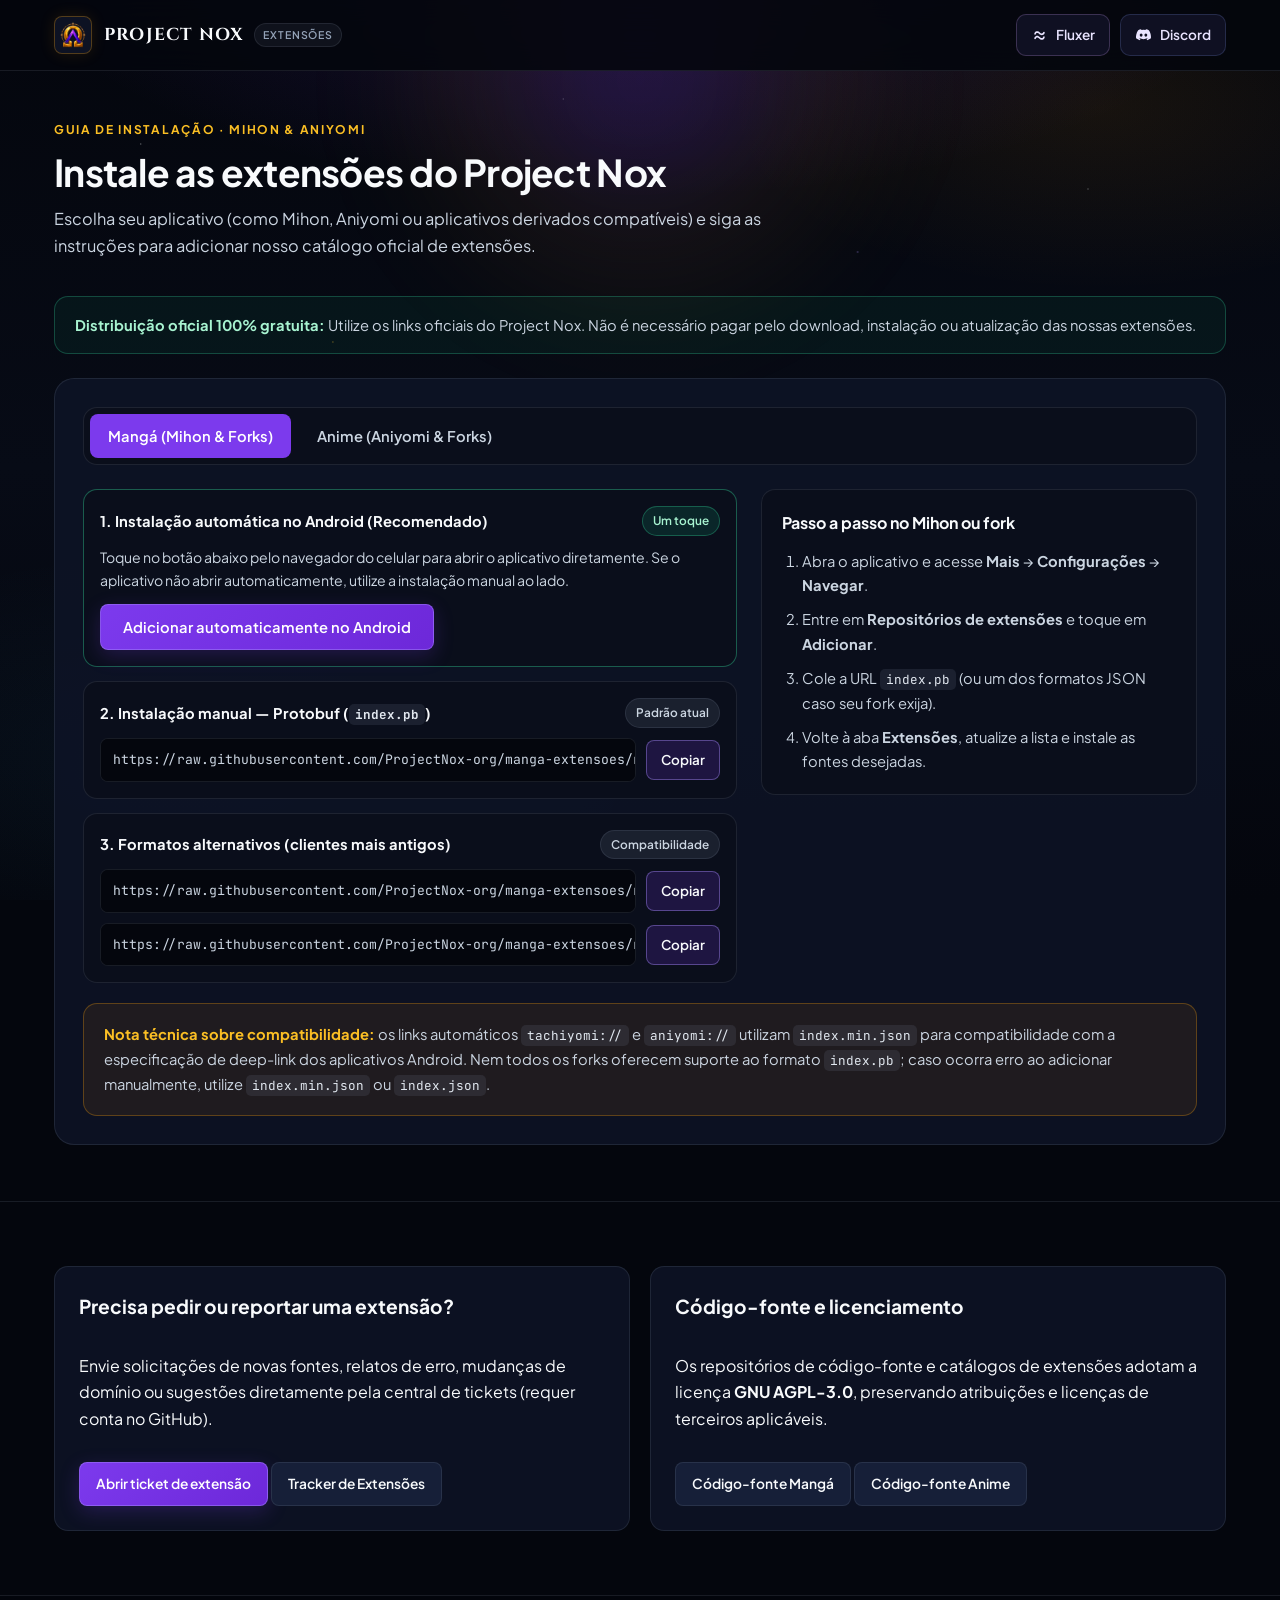
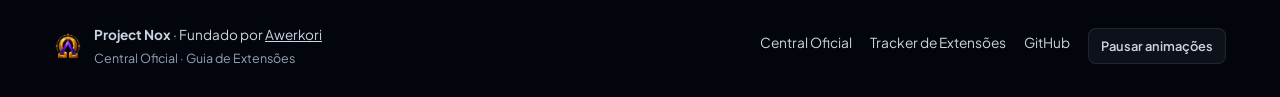
==== commit aa76a322: "feat: complete Etapa 5 institutional excellence, showcase, and docs" ====
--- a/extensoes/index.html
+++ b/extensoes/index.html
@@ -5,8 +5,17 @@
     <meta name="viewport" content="width=device-width, initial-scale=1.0" />
     <meta
       name="description"
-      content="Documentação oficial e guia de instalação das extensões do Project Nox para Mihon, Aniyomi e forks compatíveis."
+      content="Instale gratuitamente os catálogos oficiais de extensões do Project Nox para Mihon, Aniyomi e aplicativos compatíveis."
     />
+    <link rel="canonical" href="https://projectnox-org.github.io/extensoes/" />
+    <meta property="og:title" content="Instale as extensões do Project Nox" />
+    <meta
+      property="og:description"
+      content="Escolha seu aplicativo e siga as instruções para adicionar gratuitamente o catálogo oficial de extensões do Project Nox."
+    />
+    <meta property="og:type" content="website" />
+    <meta property="og:url" content="https://projectnox-org.github.io/extensoes/" />
+    <meta property="og:image" content="https://projectnox-org.github.io/assets/brand/nox-og.png" />
     <meta name="theme-color" content="#04060d" />
 
     <link rel="icon" href="../favicon.ico" sizes="any" />
@@ -21,8 +30,8 @@
       rel="stylesheet"
     />
 
-    <link rel="stylesheet" href="../styles.css?v=5.0.0" />
-    <title>Guia de Extensões — Project Nox</title>
+    <link rel="stylesheet" href="../styles.css?v=6.0.0" />
+    <title>Instale as extensões — Project Nox</title>
   </head>
   <body>
     <a class="skip-link" href="#conteudo-principal">Pular para o conteúdo</a>
@@ -35,7 +44,7 @@
         <div class="container header-inner">
           <a class="brand" href="../" aria-label="Voltar à Central Oficial do Project Nox">
             <span class="brand-mark">
-              <img src="../assets/brand/nox-emblem.webp" alt="" width="30" height="30" />
+              <img src="../assets/brand/nox-emblem.webp" alt="" width="28" height="28" />
             </span>
             <span class="brand-title-row">
               <span class="brand-name">PROJECT NOX</span>
@@ -76,20 +85,24 @@
       </header>
 
       <main id="conteudo-principal">
-        <section class="section" aria-labelledby="ext-title">
+        <section style="padding-block: 44px 56px;" aria-labelledby="ext-title">
           <div class="container">
             <div class="section-header">
-              <span class="eyebrow">Mihon &amp; Aniyomi</span>
-              <h1 class="section-title" id="ext-title">Instalação dos repositórios de extensões</h1>
+              <span class="eyebrow">GUIA DE INSTALAÇÃO · MIHON &amp; ANIYOMI</span>
+              <h1 class="section-title" id="ext-title">Instale as extensões do Project Nox</h1>
               <p class="section-desc">
-                Adicione os catálogos oficiais do Project Nox no seu aplicativo. Sempre que o aplicativo suportar, utilize o formato <strong>Protobuf (<code>index.pb</code>)</strong>; os índices JSON permanecem sincronizados para compatibilidade com clientes legados.
+                Escolha seu aplicativo (como Mihon, Aniyomi ou aplicativos derivados compatíveis) e siga as instruções para adicionar nosso catálogo oficial de extensões.
               </p>
             </div>
 
+            <div class="agpl-free-note" style="margin-top: 0; margin-bottom: 24px;">
+              <strong>Distribuição oficial 100% gratuita:</strong> Utilize os links oficiais do Project Nox. Não é necessário pagar pelo download, instalação ou atualização das nossas extensões.
+            </div>
+
             <div class="sr-only" id="copy-status" aria-live="polite"></div>
 
             <div class="install-shell">
-              <div class="tab-bar" role="tablist" aria-label="Selecionar plataforma de extensões">
+              <div class="tab-bar" role="tablist" aria-label="Selecionar aplicativo de extensões">
                 <button class="tab-btn" role="tab" id="tab-manga" aria-selected="true" aria-controls="panel-manga" type="button">
                   Mangá (Mihon &amp; Forks)
                 </button>
@@ -104,168 +117,168 @@
                   <div class="url-list">
                     <div class="url-item recommended">
                       <div class="url-label-row">
-                        <span class="url-label">Protobuf (<code>index.pb</code>)</span>
-                        <span class="pill green">Recomendado</span>
-                      </div>
-                      <div class="copy-row">
-                        <code class="copy-code">https://raw.githubusercontent.com/ProjectNox-org/manga-extensoes/repo/index.pb</code>
-                        <button
-                          class="copy-btn"
-                          type="button"
-                          data-copy="https://raw.githubusercontent.com/ProjectNox-org/manga-extensoes/repo/index.pb"
-                        >
-                          Copiar
-                        </button>
-                      </div>
-                    </div>
-
-                    <div class="url-item">
-                      <div class="url-label-row">
-                        <span class="url-label">JSON Legado (<code>index.json</code>)</span>
-                        <span class="pill">Compatibilidade</span>
-                      </div>
-                      <div class="copy-row">
-                        <code class="copy-code">https://raw.githubusercontent.com/ProjectNox-org/manga-extensoes/repo/index.json</code>
-                        <button
-                          class="copy-btn"
-                          type="button"
-                          data-copy="https://raw.githubusercontent.com/ProjectNox-org/manga-extensoes/repo/index.json"
-                        >
-                          Copiar
-                        </button>
-                      </div>
-                    </div>
-
-                    <div class="url-item">
-                      <div class="url-label-row">
-                        <span class="url-label">JSON Compacto (<code>index.min.json</code>)</span>
-                        <span class="pill">Legado Compacto</span>
-                      </div>
-                      <div class="copy-row">
-                        <code class="copy-code">https://raw.githubusercontent.com/ProjectNox-org/manga-extensoes/repo/index.min.json</code>
-                        <button
-                          class="copy-btn"
-                          type="button"
-                          data-copy="https://raw.githubusercontent.com/ProjectNox-org/manga-extensoes/repo/index.min.json"
-                        >
-                          Copiar
-                        </button>
-                      </div>
-                    </div>
-
-                    <div>
+                        <span class="url-label">1. Instalação automática no Android (Recomendado)</span>
+                        <span class="pill green">Um toque</span>
+                      </div>
+                      <p style="margin: 0 0 12px; font-size: 0.88rem; color: var(--text-secondary);">
+                        Toque no botão abaixo pelo navegador do celular para abrir o aplicativo diretamente. Se o aplicativo não abrir automaticamente, utilize a instalação manual ao lado.
+                      </p>
                       <a
                         class="button primary"
                         href="tachiyomi://add-repo?url=https%3A%2F%2Fraw.githubusercontent.com%2FProjectNox-org%2Fmanga-extensoes%2Frepo%2Findex.min.json"
                       >
-                        Adicionar Automaticamente no Celular (Android)
+                        Adicionar automaticamente no Android
                       </a>
                     </div>
+
+                    <div class="url-item">
+                      <div class="url-label-row">
+                        <span class="url-label">2. Instalação manual — Protobuf (<code>index.pb</code>)</span>
+                        <span class="pill">Padrão atual</span>
+                      </div>
+                      <div class="copy-row">
+                        <code class="copy-code">https://raw.githubusercontent.com/ProjectNox-org/manga-extensoes/repo/index.pb</code>
+                        <button
+                          class="copy-btn"
+                          type="button"
+                          data-copy="https://raw.githubusercontent.com/ProjectNox-org/manga-extensoes/repo/index.pb"
+                        >
+                          Copiar
+                        </button>
+                      </div>
+                    </div>
+
+                    <div class="url-item">
+                      <div class="url-label-row">
+                        <span class="url-label">3. Formatos alternativos (clientes mais antigos)</span>
+                        <span class="pill">Compatibilidade</span>
+                      </div>
+                      <div class="copy-row" style="margin-bottom: 10px;">
+                        <code class="copy-code">https://raw.githubusercontent.com/ProjectNox-org/manga-extensoes/repo/index.min.json</code>
+                        <button
+                          class="copy-btn"
+                          type="button"
+                          data-copy="https://raw.githubusercontent.com/ProjectNox-org/manga-extensoes/repo/index.min.json"
+                        >
+                          Copiar
+                        </button>
+                      </div>
+                      <div class="copy-row">
+                        <code class="copy-code">https://raw.githubusercontent.com/ProjectNox-org/manga-extensoes/repo/index.json</code>
+                        <button
+                          class="copy-btn"
+                          type="button"
+                          data-copy="https://raw.githubusercontent.com/ProjectNox-org/manga-extensoes/repo/index.json"
+                        >
+                          Copiar
+                        </button>
+                      </div>
+                    </div>
                   </div>
 
                   <div class="steps-box">
-                    <h4>Como configurar no Mihon ou fork</h4>
+                    <h4>Passo a passo no Mihon ou fork</h4>
                     <ol class="step-list">
                       <li>Abra o aplicativo e acesse <strong>Mais</strong> → <strong>Configurações</strong> → <strong>Navegar</strong>.</li>
                       <li>Entre em <strong>Repositórios de extensões</strong> e toque em <strong>Adicionar</strong>.</li>
-                      <li>Cole a URL <code>index.pb</code> (ou use o botão de adição automática no navegador do Android).</li>
+                      <li>Cole a URL <code>index.pb</code> (ou um dos formatos JSON caso seu fork exija).</li>
                       <li>Volte à aba <strong>Extensões</strong>, atualize a lista e instale as fontes desejadas.</li>
                     </ol>
                   </div>
                 </div>
               </div>
 
-              <!-- Painel Anime -->
-              <div class="tab-panel" id="panel-anime" role="tabpanel" aria-labelledby="tab-anime" hidden>
+              <!-- Painel Anime (sem atributo hidden no HTML para funcionar sem JavaScript) -->
+              <div class="tab-panel" id="panel-anime" role="tabpanel" aria-labelledby="tab-anime" style="margin-top: 28px;">
                 <div class="install-grid" id="aniyomi">
                   <div class="url-list">
                     <div class="url-item recommended">
                       <div class="url-label-row">
-                        <span class="url-label">Protobuf (<code>index.pb</code>)</span>
-                        <span class="pill green">Recomendado</span>
-                      </div>
-                      <div class="copy-row">
-                        <code class="copy-code">https://raw.githubusercontent.com/ProjectNox-org/anime-extensoes/repo/index.pb</code>
-                        <button
-                          class="copy-btn"
-                          type="button"
-                          data-copy="https://raw.githubusercontent.com/ProjectNox-org/anime-extensoes/repo/index.pb"
-                        >
-                          Copiar
-                        </button>
-                      </div>
-                    </div>
-
-                    <div class="url-item">
-                      <div class="url-label-row">
-                        <span class="url-label">JSON Legado (<code>index.json</code>)</span>
-                        <span class="pill">Compatibilidade</span>
-                      </div>
-                      <div class="copy-row">
-                        <code class="copy-code">https://raw.githubusercontent.com/ProjectNox-org/anime-extensoes/repo/index.json</code>
-                        <button
-                          class="copy-btn"
-                          type="button"
-                          data-copy="https://raw.githubusercontent.com/ProjectNox-org/anime-extensoes/repo/index.json"
-                        >
-                          Copiar
-                        </button>
-                      </div>
-                    </div>
-
-                    <div class="url-item">
-                      <div class="url-label-row">
-                        <span class="url-label">JSON Compacto (<code>index.min.json</code>)</span>
-                        <span class="pill">Legado Compacto</span>
-                      </div>
-                      <div class="copy-row">
-                        <code class="copy-code">https://raw.githubusercontent.com/ProjectNox-org/anime-extensoes/repo/index.min.json</code>
-                        <button
-                          class="copy-btn"
-                          type="button"
-                          data-copy="https://raw.githubusercontent.com/ProjectNox-org/anime-extensoes/repo/index.min.json"
-                        >
-                          Copiar
-                        </button>
-                      </div>
-                    </div>
-
-                    <div>
+                        <span class="url-label">1. Instalação automática no Android (Recomendado)</span>
+                        <span class="pill green">Um toque</span>
+                      </div>
+                      <p style="margin: 0 0 12px; font-size: 0.88rem; color: var(--text-secondary);">
+                        Toque no botão abaixo pelo navegador do celular para abrir o Aniyomi diretamente. Se o aplicativo não abrir automaticamente, utilize a instalação manual ao lado.
+                      </p>
                       <a
                         class="button primary"
                         href="aniyomi://add-repo?url=https%3A%2F%2Fraw.githubusercontent.com%2FProjectNox-org%2Fanime-extensoes%2Frepo%2Findex.min.json"
                       >
-                        Adicionar Automaticamente no Celular (Android)
+                        Adicionar automaticamente no Android
                       </a>
                     </div>
+
+                    <div class="url-item">
+                      <div class="url-label-row">
+                        <span class="url-label">2. Instalação manual — Protobuf (<code>index.pb</code>)</span>
+                        <span class="pill">Padrão atual</span>
+                      </div>
+                      <div class="copy-row">
+                        <code class="copy-code">https://raw.githubusercontent.com/ProjectNox-org/anime-extensoes/repo/index.pb</code>
+                        <button
+                          class="copy-btn"
+                          type="button"
+                          data-copy="https://raw.githubusercontent.com/ProjectNox-org/anime-extensoes/repo/index.pb"
+                        >
+                          Copiar
+                        </button>
+                      </div>
+                    </div>
+
+                    <div class="url-item">
+                      <div class="url-label-row">
+                        <span class="url-label">3. Formatos alternativos (clientes mais antigos)</span>
+                        <span class="pill">Compatibilidade</span>
+                      </div>
+                      <div class="copy-row" style="margin-bottom: 10px;">
+                        <code class="copy-code">https://raw.githubusercontent.com/ProjectNox-org/anime-extensoes/repo/index.min.json</code>
+                        <button
+                          class="copy-btn"
+                          type="button"
+                          data-copy="https://raw.githubusercontent.com/ProjectNox-org/anime-extensoes/repo/index.min.json"
+                        >
+                          Copiar
+                        </button>
+                      </div>
+                      <div class="copy-row">
+                        <code class="copy-code">https://raw.githubusercontent.com/ProjectNox-org/anime-extensoes/repo/index.json</code>
+                        <button
+                          class="copy-btn"
+                          type="button"
+                          data-copy="https://raw.githubusercontent.com/ProjectNox-org/anime-extensoes/repo/index.json"
+                        >
+                          Copiar
+                        </button>
+                      </div>
+                    </div>
                   </div>
 
                   <div class="steps-box">
-                    <h4>Como configurar no Aniyomi ou fork</h4>
+                    <h4>Passo a passo no Aniyomi ou fork</h4>
                     <ol class="step-list">
                       <li>Abra o Aniyomi e vá em <strong>Mais</strong> → <strong>Configurações</strong> → <strong>Navegar</strong>.</li>
                       <li>Toque em <strong>Repositórios de extensões de anime</strong> → <strong>Adicionar</strong>.</li>
-                      <li>Cole a URL <code>index.pb</code> (ou toque no botão automático acima no Android).</li>
-                      <li>Atualize a lista de extensões de anime e confie nos APKs assinados do Project Nox.</li>
+                      <li>Cole a URL <code>index.pb</code> (ou um dos formatos JSON caso seu fork exija).</li>
+                      <li>Atualize a lista de extensões de anime e confie nos pacotes assinados do Project Nox.</li>
                     </ol>
                   </div>
                 </div>
               </div>
 
               <div class="callout">
-                <strong>Nota sobre adição automática:</strong> os links <code>tachiyomi://</code> e <code>aniyomi://</code> utilizam <code>index.min.json</code> para compatibilidade com a especificação de deep-link dos aplicativos Android. Para colagem manual, dê preferência ao endereço <code>index.pb</code>.
+                <strong>Nota técnica sobre compatibilidade:</strong> os links automáticos <code>tachiyomi://</code> e <code>aniyomi://</code> utilizam <code>index.min.json</code> para compatibilidade com a especificação de deep-link dos aplicativos Android. Nem todos os forks oferecem suporte ao formato <code>index.pb</code>; caso ocorra erro ao adicionar manualmente, utilize <code>index.min.json</code> ou <code>index.json</code>.
               </div>
             </div>
           </div>
         </section>
 
-        <section class="section section-compact section-divider" aria-labelledby="ext-support-title">
+        <section class="section-suporte" aria-labelledby="ext-support-title">
           <div class="container">
             <div class="grid-2">
               <article class="card">
-                <h2 id="ext-support-title" style="margin:0;font-size:1.25rem;">Precisa pedir ou reportar uma extensão?</h2>
+                <h2 id="ext-support-title" style="margin:0;font-size:1.2rem;">Precisa pedir ou reportar uma extensão?</h2>
                 <p>
-                  Envie solicitações de novas fontes, relatos de erro, mudanças de domínio ou sugestões diretamente pela central de tickets.
+                  Envie solicitações de novas fontes, relatos de erro, mudanças de domínio ou sugestões diretamente pela central de tickets (requer conta no GitHub).
                 </p>
                 <div class="card-actions">
                   <a
@@ -276,16 +289,16 @@
                   >
                     Abrir ticket de extensão
                   </a>
-                  <a class="button gold sm" href="https://projectnox-org.github.io/project-nox-tracker/">
+                  <a class="button secondary sm" href="https://projectnox-org.github.io/project-nox-tracker/">
                     Tracker de Extensões
                   </a>
                 </div>
               </article>
 
               <article class="card">
-                <h2 style="margin:0;font-size:1.25rem;">Código-fonte e licenciamento</h2>
+                <h2 style="margin:0;font-size:1.2rem;">Código-fonte e licenciamento</h2>
                 <p>
-                  Os repositórios de código-fonte e catálogos de extensões utilizam a licença <strong>GNU AGPL-3.0</strong>, preservando atribuições e licenças de terceiros aplicáveis.
+                  Os repositórios de código-fonte e catálogos de extensões adotam a licença <strong>GNU AGPL-3.0</strong>, preservando atribuições e licenças de terceiros aplicáveis.
                 </p>
                 <div class="card-actions">
                   <a
@@ -294,7 +307,7 @@
                     target="_blank"
                     rel="noopener noreferrer"
                   >
-                    Fonte Mangá
+                    Código-fonte Mangá
                   </a>
                   <a
                     class="button secondary sm"
@@ -302,7 +315,7 @@
                     target="_blank"
                     rel="noopener noreferrer"
                   >
-                    Fonte Anime
+                    Código-fonte Anime
                   </a>
                 </div>
               </article>
@@ -314,10 +327,10 @@
       <footer class="site-footer">
         <div class="container footer-inner">
           <div class="footer-brand">
-            <img src="../assets/brand/nox-emblem.webp" alt="" width="30" height="30" />
+            <img src="../assets/brand/nox-emblem.webp" alt="" width="28" height="28" />
             <div class="footer-meta">
               <span><strong>Project Nox</strong> · Fundado por <a href="https://github.com/Awerkori" target="_blank" rel="noopener noreferrer" style="color: inherit;">Awerkori</a></span>
-              <span class="footer-sub">Central Oficial · Documentação de Extensões</span>
+              <span class="footer-sub">Central Oficial · Guia de Extensões</span>
             </div>
           </div>
 
@@ -325,11 +338,14 @@
             <a href="../">Central Oficial</a>
             <a href="https://projectnox-org.github.io/project-nox-tracker/">Tracker de Extensões</a>
             <a href="https://github.com/ProjectNox-org" target="_blank" rel="noopener noreferrer">GitHub</a>
+            <button class="motion-toggle" id="motion-toggle" type="button" aria-pressed="false">
+              Pausar animações
+            </button>
           </nav>
         </div>
       </footer>
     </div>
 
-    <script src="../app.js?v=5.0.0" defer></script>
+    <script src="../app.js?v=6.0.0" defer></script>
   </body>
 </html>
--- a/styles.css
+++ b/styles.css
@@ -65,6 +65,12 @@
     animation-iteration-count: 1 !important;
     transition-duration: 0.01ms !important;
   }
+}
+
+html[data-motion="paused"] *,
+html[data-motion="paused"] *::before,
+html[data-motion="paused"] *::after {
+  animation-play-state: paused !important;
 }
 
 body {
@@ -589,6 +595,262 @@
   color: var(--accent-gold-text);
 }
 
+/* Intent-Oriented 3-Path Strip (Two Audiences, One Central) */
+.intent-strip {
+  margin-top: 30px;
+  width: 100%;
+  display: grid;
+  grid-template-columns: repeat(3, minmax(0, 1fr));
+  gap: 14px;
+  text-align: left;
+}
+
+.intent-card {
+  display: flex;
+  flex-direction: column;
+  gap: 8px;
+  padding: 18px 20px;
+  border-radius: var(--radius-md);
+  background: rgba(12, 18, 34, 0.82);
+  border: 1px solid var(--border-subtle);
+  transition: border-color var(--dur-hover) var(--ease-out), background-color var(--dur-hover) var(--ease-out);
+}
+
+.intent-card:hover {
+  border-color: var(--border-strong);
+  background: rgba(16, 23, 44, 0.94);
+}
+
+.intent-head {
+  display: flex;
+  align-items: center;
+  gap: 10px;
+}
+
+.intent-icon {
+  width: 32px;
+  height: 32px;
+  border-radius: 8px;
+  display: grid;
+  place-items: center;
+  background: rgba(124, 58, 237, 0.14);
+  color: var(--accent-violet-soft);
+  flex-shrink: 0;
+}
+
+.intent-card.gold .intent-icon {
+  background: rgba(245, 158, 11, 0.12);
+  color: var(--accent-gold-text);
+}
+
+.intent-head h2 {
+  margin: 0;
+  font-size: 1rem;
+  font-weight: 700;
+  color: var(--text-primary);
+}
+
+.intent-card p {
+  margin: 0;
+  font-size: 0.88rem;
+  line-height: 1.5;
+  color: var(--text-secondary);
+}
+
+.intent-links {
+  margin-top: auto;
+  padding-top: 6px;
+  display: flex;
+  flex-wrap: wrap;
+  gap: 6px 14px;
+}
+
+.intent-link {
+  display: inline-flex;
+  align-items: center;
+  gap: 4px;
+  min-height: 36px;
+  font-size: 0.85rem;
+  font-weight: 600;
+  color: var(--accent-gold-text);
+  text-decoration: none;
+}
+
+.intent-link:hover {
+  color: #fde68a;
+  text-decoration: underline;
+}
+
+/* Compact 4-Pillar Product Showcase */
+.showcase-grid {
+  display: grid;
+  grid-template-columns: repeat(4, minmax(0, 1fr));
+  gap: 16px;
+  margin-bottom: 36px;
+}
+
+.showcase-item {
+  display: flex;
+  flex-direction: column;
+  gap: 10px;
+  padding: 16px;
+  border-radius: var(--radius-md);
+  background: rgba(12, 18, 34, 0.85);
+  border: 1px solid var(--border-subtle);
+}
+
+.showcase-media {
+  position: relative;
+  aspect-ratio: 16 / 10;
+  border-radius: var(--radius-sm);
+  overflow: hidden;
+  border: 1px solid var(--border-subtle);
+  background: #060913;
+}
+
+.showcase-media img {
+  display: block;
+  width: 100%;
+  height: 100%;
+  object-fit: cover;
+  object-position: top center;
+}
+
+.showcase-vector {
+  display: flex;
+  flex-direction: column;
+  justify-content: center;
+  gap: 8px;
+  padding: 14px;
+  height: 100%;
+  background:
+    radial-gradient(circle at 85% 15%, rgba(124, 58, 237, 0.2), transparent 60%),
+    linear-gradient(145deg, #0b1020, #060913);
+  font-family: var(--font-mono);
+  font-size: 0.72rem;
+  color: var(--text-secondary);
+}
+
+.showcase-vector-tag {
+  color: var(--accent-gold-text);
+  font-weight: 600;
+}
+
+.showcase-item h3 {
+  margin: 0;
+  font-size: 0.98rem;
+  font-weight: 700;
+  color: var(--text-primary);
+}
+
+.showcase-item p {
+  margin: 0;
+  font-size: 0.84rem;
+  line-height: 1.5;
+  color: var(--text-secondary);
+}
+
+.showcase-item .intent-link {
+  margin-top: auto;
+  min-height: 36px;
+}
+
+/* Two-Audience Open Source & Free Policy Note */
+.agpl-plain {
+  padding: 16px 20px;
+  border-radius: var(--radius-md);
+  background: rgba(124, 58, 237, 0.08);
+  border: 1px solid rgba(167, 139, 250, 0.25);
+  color: var(--text-primary);
+  font-size: 0.96rem;
+  margin-bottom: 20px;
+}
+
+.agpl-free-note {
+  margin-top: 20px;
+  padding: 16px 20px;
+  border-radius: var(--radius-md);
+  background: rgba(16, 185, 129, 0.07);
+  border: 1px solid rgba(52, 211, 153, 0.28);
+  color: var(--text-secondary);
+  font-size: 0.92rem;
+}
+
+.agpl-free-note strong {
+  color: #a7f3d0;
+}
+
+/* Support 3-Step Journey */
+.support-journey {
+  display: grid;
+  grid-template-columns: repeat(3, minmax(0, 1fr));
+  gap: 14px;
+  margin-bottom: 22px;
+}
+
+.journey-step {
+  padding: 14px 16px;
+  border-radius: var(--radius-sm);
+  background: rgba(12, 18, 34, 0.72);
+  border: 1px solid var(--border-subtle);
+}
+
+.journey-step strong {
+  display: block;
+  font-size: 0.9rem;
+  color: var(--text-primary);
+  margin-bottom: 4px;
+}
+
+.journey-step span {
+  font-size: 0.83rem;
+  color: var(--text-muted);
+}
+
+.support-note {
+  margin-top: 12px;
+  font-size: 0.82rem;
+  color: var(--text-muted);
+}
+
+.contrib-steps {
+  margin: 14px 0 0;
+  padding: 0;
+  list-style: none;
+  display: flex;
+  flex-wrap: wrap;
+  gap: 8px 18px;
+  font-size: 0.85rem;
+  color: var(--text-muted);
+}
+
+.button.is-unavailable,
+.button.is-unavailable:hover {
+  opacity: 0.6;
+  cursor: not-allowed;
+  transform: none;
+  background: var(--bg-elevated);
+  border-color: var(--border-subtle);
+}
+
+.motion-toggle {
+  background: rgba(148, 163, 184, 0.08);
+  border: 1px solid var(--border-subtle);
+  color: var(--text-secondary);
+  border-radius: var(--radius-sm);
+  padding: 6px 12px;
+  min-height: 36px;
+  font-family: var(--font-sans);
+  font-size: 0.8rem;
+  font-weight: 600;
+  cursor: pointer;
+}
+
+.motion-toggle:hover {
+  border-color: var(--border-strong);
+  color: var(--text-primary);
+}
+
 /* Quick Support Bar for Extension Globe-Icon Users */
 .hero-support-bar {
   margin-top: 22px;
@@ -1583,6 +1845,10 @@
 
 /* Responsive Breakpoints */
 @media (max-width: 1080px) {
+  .showcase-grid {
+    grid-template-columns: repeat(2, minmax(0, 1fr));
+  }
+
   .repo-card {
     flex: 0 1 calc((100% - 22px) / 2);
   }
@@ -1595,6 +1861,10 @@
 }
 
 @media (max-width: 900px) {
+  .intent-strip,
+  .support-journey {
+    grid-template-columns: 1fr;
+  }
   .constellation-track {
     grid-template-columns: 1fr;
     gap: 18px;
@@ -1623,6 +1893,23 @@
 }
 
 @media (max-width: 680px) {
+  .showcase-grid {
+    grid-template-columns: 1fr;
+  }
+
+  .intent-link,
+  .filter-chip,
+  .footer-links a,
+  .motion-toggle {
+    min-height: 44px;
+    display: inline-flex;
+    align-items: center;
+  }
+
+  .search-clear {
+    width: 40px;
+    height: 40px;
+  }
   :root {
     --header-height: 62px;
   }
@@ -1679,11 +1966,8 @@
   .header-community-btn {
     min-width: 44px;
     min-height: 44px;
-    padding: 0 11px;
-  }
-
-  .community-btn-text {
-    display: none;
+    padding: 0 10px;
+    font-size: 0.78rem;
   }
 
   .button {
@@ -1711,6 +1995,12 @@
   }
 }
 
+@media (max-width: 350px) {
+  .community-btn-text {
+    display: none;
+  }
+}
+
 @media (max-width: 340px) {
   .repo-universal-actions {
     grid-template-columns: 1fr;
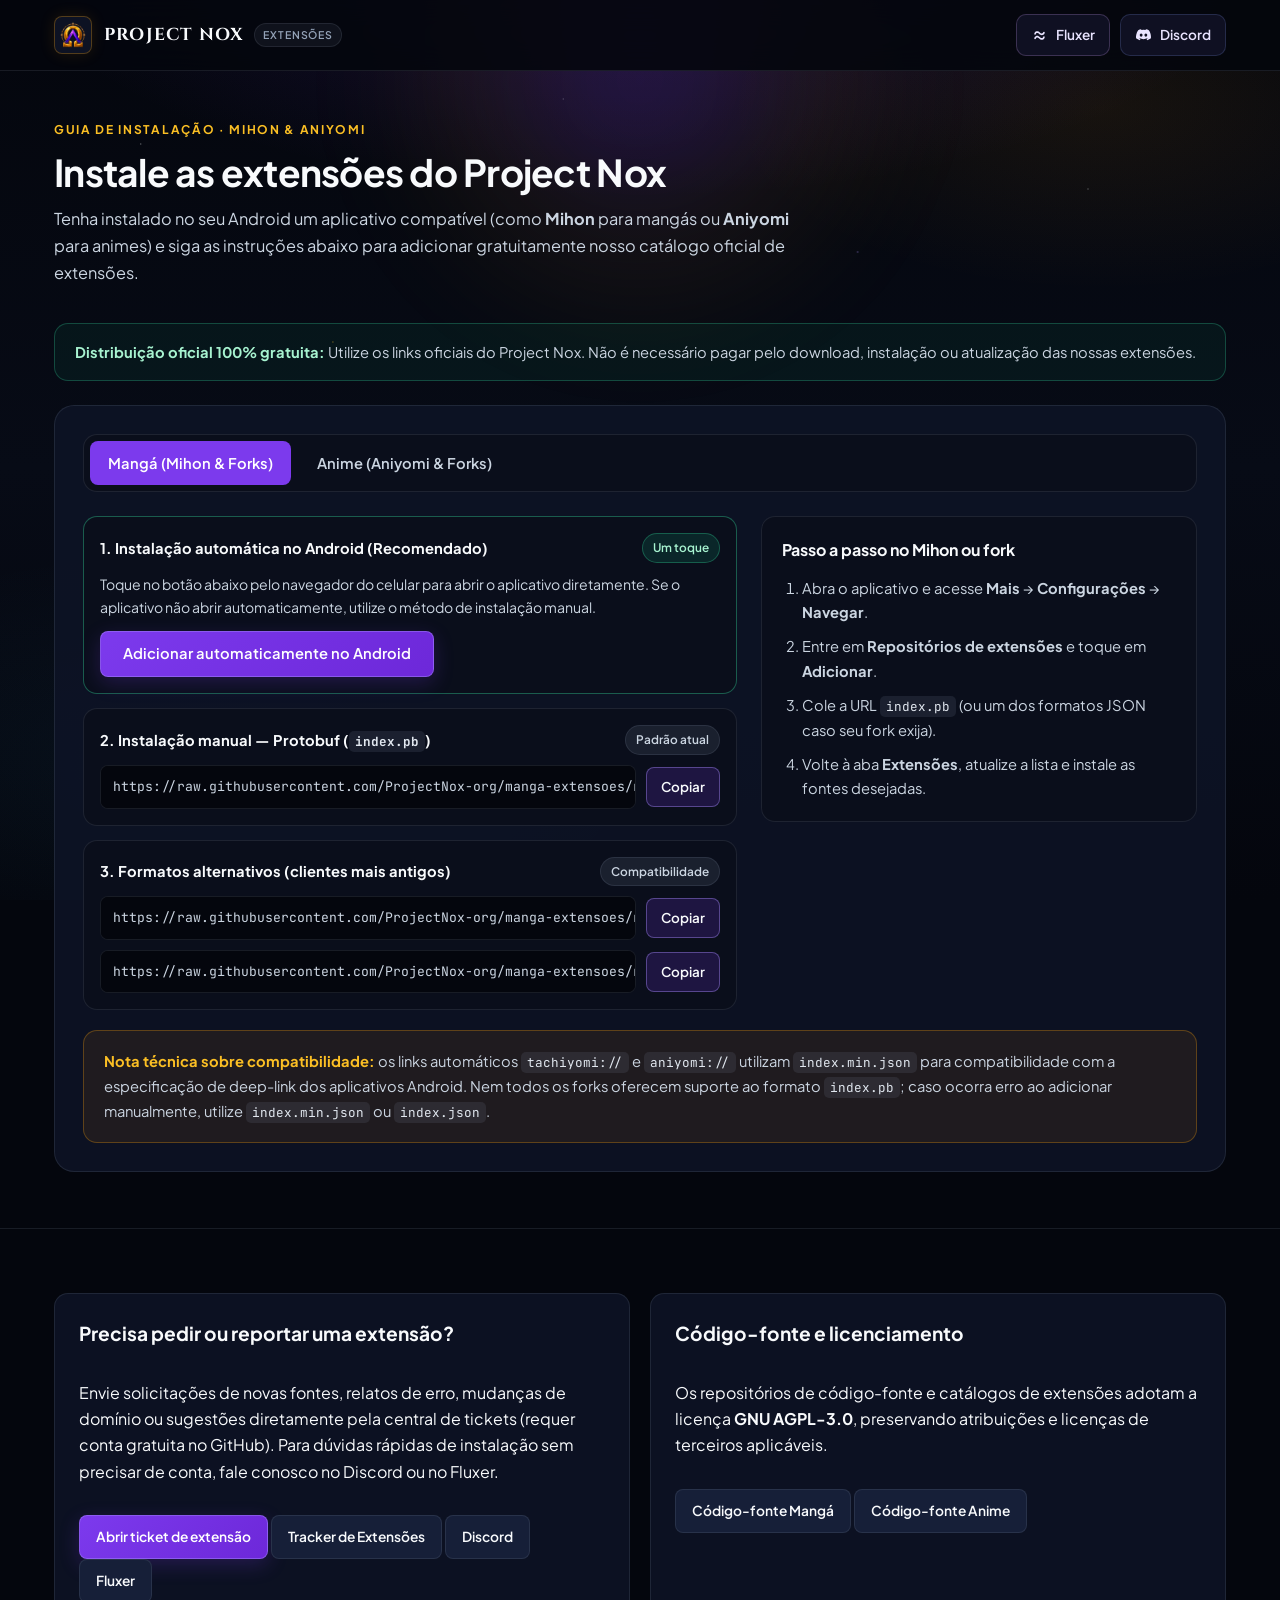
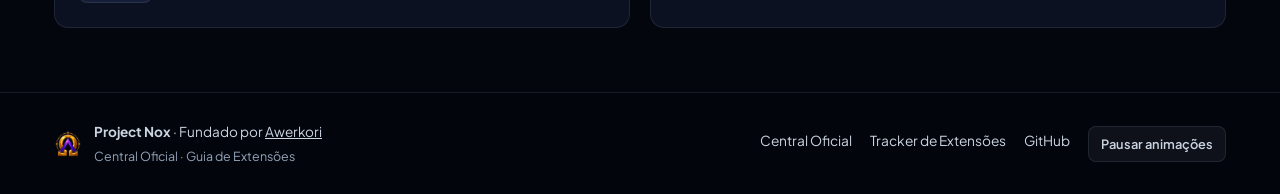
==== commit d70c86cf: "chore(etapa-7): polish navigation intent, mobile spacing, SVG blob variants & SHA deploy" ====
--- a/extensoes/index.html
+++ b/extensoes/index.html
@@ -30,7 +30,8 @@
       rel="stylesheet"
     />
 
-    <link rel="stylesheet" href="../styles.css?v=6.0.0" />
+    <script>document.documentElement.classList.add('js');</script>
+    <link rel="stylesheet" href="../styles.css?v=7.0.0" />
     <title>Instale as extensões — Project Nox</title>
   </head>
   <body>
@@ -91,7 +92,7 @@
               <span class="eyebrow">GUIA DE INSTALAÇÃO · MIHON &amp; ANIYOMI</span>
               <h1 class="section-title" id="ext-title">Instale as extensões do Project Nox</h1>
               <p class="section-desc">
-                Escolha seu aplicativo (como Mihon, Aniyomi ou aplicativos derivados compatíveis) e siga as instruções para adicionar nosso catálogo oficial de extensões.
+                Tenha instalado no seu Android um aplicativo compatível (como <strong>Mihon</strong> para mangás ou <strong>Aniyomi</strong> para animes) e siga as instruções abaixo para adicionar gratuitamente nosso catálogo oficial de extensões.
               </p>
             </div>
 
@@ -121,7 +122,7 @@
                         <span class="pill green">Um toque</span>
                       </div>
                       <p style="margin: 0 0 12px; font-size: 0.88rem; color: var(--text-secondary);">
-                        Toque no botão abaixo pelo navegador do celular para abrir o aplicativo diretamente. Se o aplicativo não abrir automaticamente, utilize a instalação manual ao lado.
+                        Toque no botão abaixo pelo navegador do celular para abrir o aplicativo diretamente. Se o aplicativo não abrir automaticamente, utilize o método de instalação manual.
                       </p>
                       <a
                         class="button primary"
@@ -189,7 +190,7 @@
               </div>
 
               <!-- Painel Anime (sem atributo hidden no HTML para funcionar sem JavaScript) -->
-              <div class="tab-panel" id="panel-anime" role="tabpanel" aria-labelledby="tab-anime" style="margin-top: 28px;">
+              <div class="tab-panel" id="panel-anime" role="tabpanel" aria-labelledby="tab-anime">
                 <div class="install-grid" id="aniyomi">
                   <div class="url-list">
                     <div class="url-item recommended">
@@ -198,7 +199,7 @@
                         <span class="pill green">Um toque</span>
                       </div>
                       <p style="margin: 0 0 12px; font-size: 0.88rem; color: var(--text-secondary);">
-                        Toque no botão abaixo pelo navegador do celular para abrir o Aniyomi diretamente. Se o aplicativo não abrir automaticamente, utilize a instalação manual ao lado.
+                        Toque no botão abaixo pelo navegador do celular para abrir o Aniyomi diretamente. Se o aplicativo não abrir automaticamente, utilize o método de instalação manual.
                       </p>
                       <a
                         class="button primary"
@@ -278,7 +279,7 @@
               <article class="card">
                 <h2 id="ext-support-title" style="margin:0;font-size:1.2rem;">Precisa pedir ou reportar uma extensão?</h2>
                 <p>
-                  Envie solicitações de novas fontes, relatos de erro, mudanças de domínio ou sugestões diretamente pela central de tickets (requer conta no GitHub).
+                  Envie solicitações de novas fontes, relatos de erro, mudanças de domínio ou sugestões diretamente pela central de tickets (requer conta gratuita no GitHub). Para dúvidas rápidas de instalação sem precisar de conta, fale conosco no Discord ou no Fluxer.
                 </p>
                 <div class="card-actions">
                   <a
@@ -291,6 +292,22 @@
                   </a>
                   <a class="button secondary sm" href="https://projectnox-org.github.io/project-nox-tracker/">
                     Tracker de Extensões
+                  </a>
+                  <a
+                    class="button secondary sm"
+                    href="https://discord.com/invite/qNAMYUEmGj"
+                    target="_blank"
+                    rel="noopener noreferrer"
+                  >
+                    Discord
+                  </a>
+                  <a
+                    class="button secondary sm"
+                    href="https://web.canary.fluxer.app/invite/q456UCVt"
+                    target="_blank"
+                    rel="noopener noreferrer"
+                  >
+                    Fluxer
                   </a>
                 </div>
               </article>
@@ -346,6 +363,6 @@
       </footer>
     </div>
 
-    <script src="../app.js?v=6.0.0" defer></script>
+    <script src="../app.js?v=7.0.0" defer></script>
   </body>
 </html>
--- a/styles.css
+++ b/styles.css
@@ -552,28 +552,6 @@
   max-width: 60ch;
 }
 
-.hero-actions {
-  display: flex;
-  flex-wrap: wrap;
-  justify-content: center;
-  gap: 14px;
-  margin-bottom: 14px;
-}
-
-.hero-history-link {
-  color: var(--text-muted);
-  font-size: 0.88rem;
-  font-weight: 500;
-  text-decoration: none;
-  padding: 6px 10px;
-  border-radius: var(--radius-sm);
-  transition: color var(--dur-hover) var(--ease-out);
-}
-
-.hero-history-link:hover {
-  color: var(--text-primary);
-}
-
 .hero-founder-strip {
   margin-top: 12px;
   display: inline-flex;
@@ -638,14 +616,11 @@
   flex-shrink: 0;
 }
 
-.intent-card.gold .intent-icon {
-  background: rgba(245, 158, 11, 0.12);
-  color: var(--accent-gold-text);
-}
-
 .intent-head h2 {
   margin: 0;
-  font-size: 1rem;
+  font-size: 0.92rem;
+  line-height: 1.3;
+  letter-spacing: -0.018em;
   font-weight: 700;
   color: var(--text-primary);
 }
@@ -681,78 +656,19 @@
   text-decoration: underline;
 }
 
-/* Compact 4-Pillar Product Showcase */
-.showcase-grid {
-  display: grid;
-  grid-template-columns: repeat(4, minmax(0, 1fr));
-  gap: 16px;
-  margin-bottom: 36px;
-}
-
-.showcase-item {
-  display: flex;
-  flex-direction: column;
-  gap: 10px;
-  padding: 16px;
-  border-radius: var(--radius-md);
-  background: rgba(12, 18, 34, 0.85);
-  border: 1px solid var(--border-subtle);
-}
-
-.showcase-media {
-  position: relative;
-  aspect-ratio: 16 / 10;
-  border-radius: var(--radius-sm);
-  overflow: hidden;
-  border: 1px solid var(--border-subtle);
-  background: #060913;
-}
-
-.showcase-media img {
-  display: block;
-  width: 100%;
-  height: 100%;
-  object-fit: cover;
-  object-position: top center;
-}
-
-.showcase-vector {
-  display: flex;
-  flex-direction: column;
-  justify-content: center;
-  gap: 8px;
-  padding: 14px;
-  height: 100%;
-  background:
-    radial-gradient(circle at 85% 15%, rgba(124, 58, 237, 0.2), transparent 60%),
-    linear-gradient(145deg, #0b1020, #060913);
-  font-family: var(--font-mono);
-  font-size: 0.72rem;
-  color: var(--text-secondary);
-}
-
-.showcase-vector-tag {
-  color: var(--accent-gold-text);
-  font-weight: 600;
-}
-
-.showcase-item h3 {
+.intent-status-note {
   margin: 0;
-  font-size: 0.98rem;
-  font-weight: 700;
-  color: var(--text-primary);
-}
-
-.showcase-item p {
+  font-size: 0.78rem;
+  line-height: 1.4;
+  color: var(--text-muted);
+  font-style: italic;
+}
+
+.repo-status-note {
   margin: 0;
-  font-size: 0.84rem;
-  line-height: 1.5;
-  color: var(--text-secondary);
-}
-
-.showcase-item .intent-link {
-  margin-top: auto;
-  min-height: 36px;
+  font-size: 0.8rem;
+  color: var(--text-muted);
+  font-style: italic;
 }
 
 /* Two-Audience Open Source & Free Policy Note */
@@ -849,46 +765,6 @@
 .motion-toggle:hover {
   border-color: var(--border-strong);
   color: var(--text-primary);
-}
-
-/* Quick Support Bar for Extension Globe-Icon Users */
-.hero-support-bar {
-  margin-top: 22px;
-  display: inline-flex;
-  flex-wrap: wrap;
-  align-items: center;
-  justify-content: center;
-  gap: 10px 16px;
-  padding: 10px 18px;
-  border-radius: var(--radius-md);
-  background: rgba(10, 14, 27, 0.78);
-  border: 1px solid var(--border-subtle);
-  font-size: 0.85rem;
-  color: var(--text-muted);
-}
-
-.hero-support-links {
-  display: inline-flex;
-  flex-wrap: wrap;
-  align-items: center;
-  justify-content: center;
-  gap: 8px 16px;
-}
-
-.hero-support-link {
-  display: inline-flex;
-  align-items: center;
-  gap: 6px;
-  min-height: 36px;
-  color: var(--accent-gold-text);
-  font-weight: 600;
-  text-decoration: none;
-  transition: color var(--dur-hover) var(--ease-out);
-}
-
-.hero-support-link:hover {
-  color: #fde68a;
-  text-decoration: underline;
 }
 
 /* Constellation Connected Trajectory (4-column horizontal desktop, vertical spine mobile) */
@@ -1845,10 +1721,6 @@
 
 /* Responsive Breakpoints */
 @media (max-width: 1080px) {
-  .showcase-grid {
-    grid-template-columns: repeat(2, minmax(0, 1fr));
-  }
-
   .repo-card {
     flex: 0 1 calc((100% - 22px) / 2);
   }
@@ -1893,10 +1765,6 @@
 }
 
 @media (max-width: 680px) {
-  .showcase-grid {
-    grid-template-columns: 1fr;
-  }
-
   .intent-link,
   .filter-chip,
   .footer-links a,
@@ -1975,14 +1843,6 @@
     text-align: center;
   }
 
-  .hero-actions {
-    width: 100%;
-  }
-
-  .hero-actions .button {
-    width: 100%;
-  }
-
   .copy-row {
     flex-direction: column;
     align-items: stretch;
@@ -1993,6 +1853,14 @@
   .brand-badge {
     display: none;
   }
+
+  .brand-name {
+    font-size: 0.86rem;
+  }
+
+  .header-inner {
+    gap: 8px;
+  }
 }
 
 @media (max-width: 350px) {
@@ -2006,3 +1874,15 @@
     grid-template-columns: 1fr;
   }
 }
+
+/* Progressive enhancement: spacing when both panels are visible (no-JS) and hiding JS-only controls */
+.tab-panel:not([hidden]) + .tab-panel:not([hidden]) {
+  margin-top: 28px;
+}
+
+html:not(.js) .copy-btn,
+html:not(.js) .motion-toggle,
+html:not(.js) .tab-bar,
+html:not(.js) .directory-controls {
+  display: none;
+}
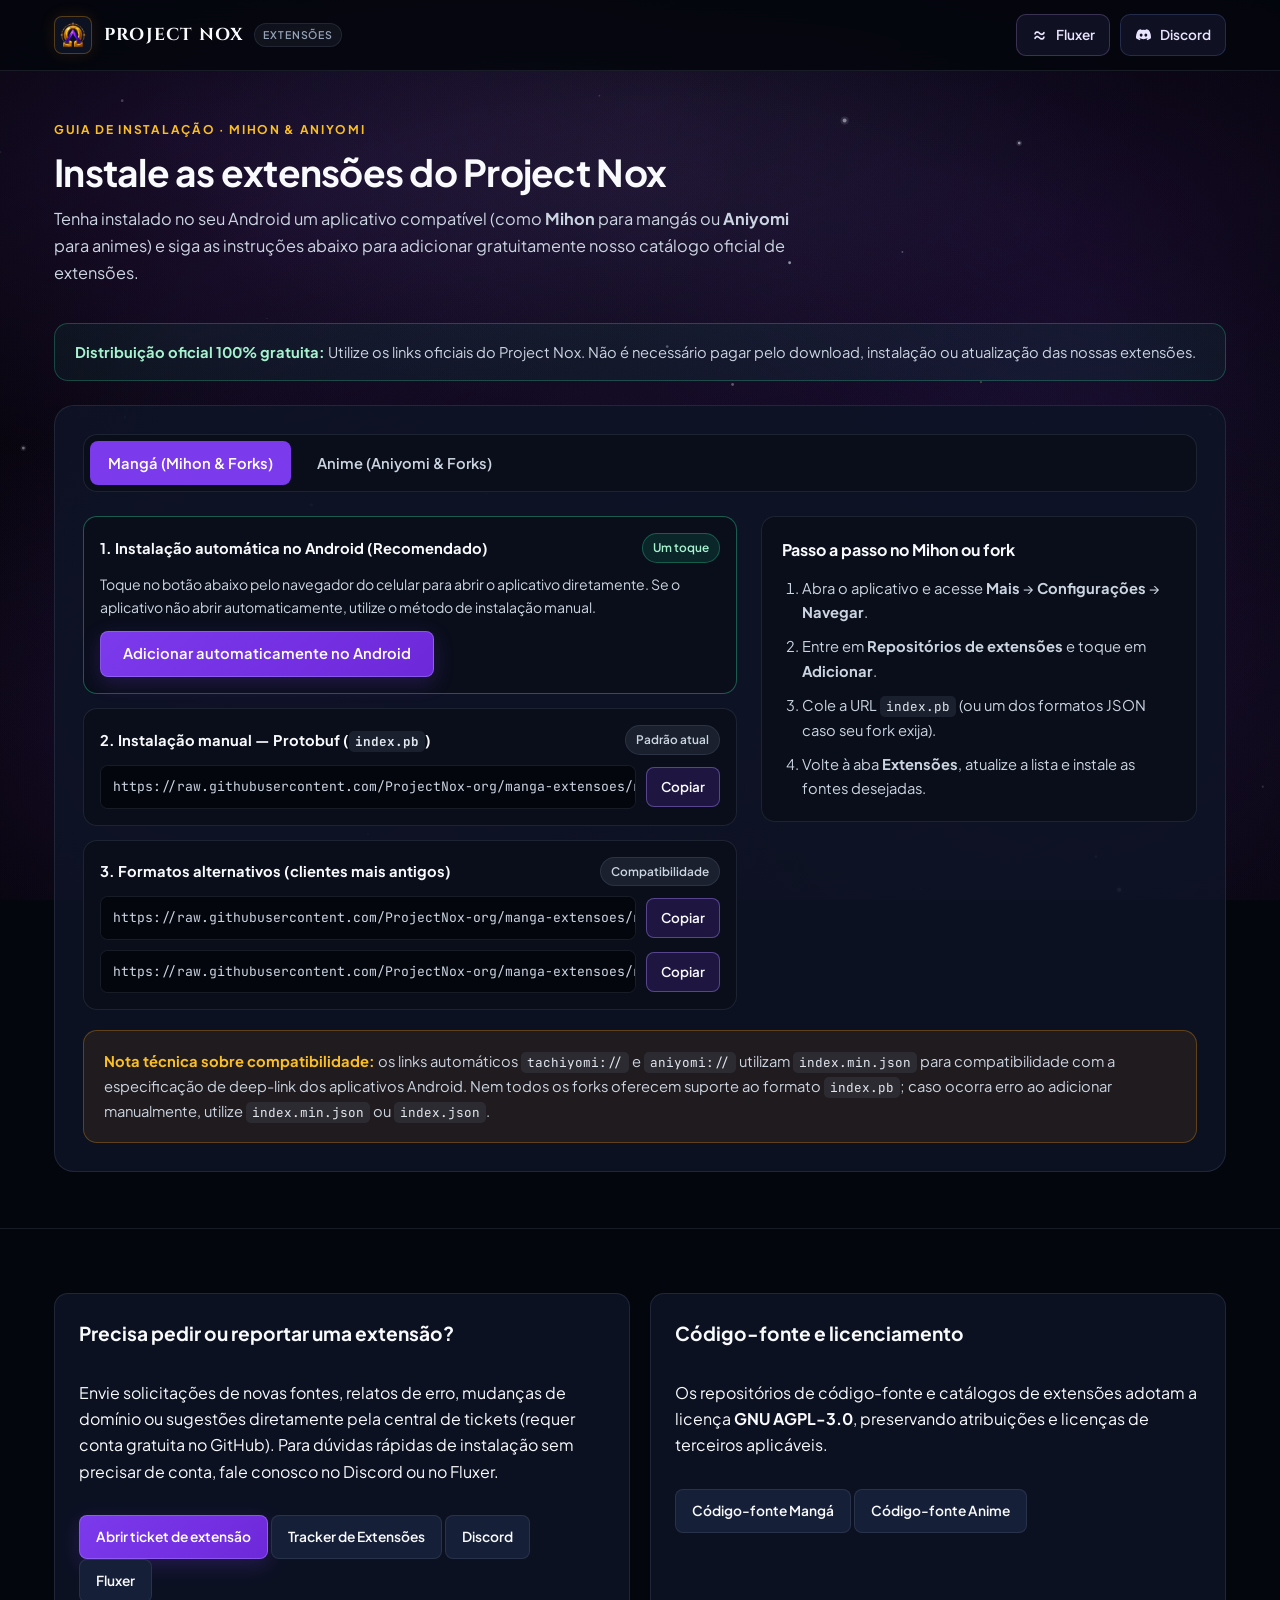
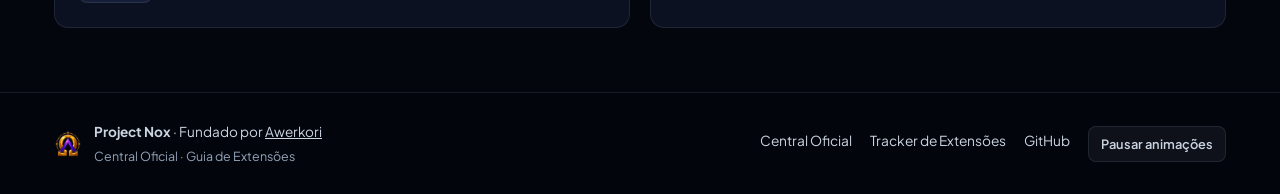
==== commit 1e2aeb6b: "feat(backdrop): adopt canonical cosmic snow background from project-nox-tracker@b4e66a1" ====
--- a/extensoes/index.html
+++ b/extensoes/index.html
@@ -31,13 +31,18 @@
     />
 
     <script>document.documentElement.classList.add('js');</script>
-    <link rel="stylesheet" href="../styles.css?v=7.0.0" />
+    <link rel="stylesheet" href="../styles.css?v=7.1.0" />
     <title>Instale as extensões — Project Nox</title>
   </head>
   <body>
     <a class="skip-link" href="#conteudo-principal">Pular para o conteúdo</a>
-    <div class="cosmic-backdrop" aria-hidden="true">
-      <div class="cosmic-orb"></div>
+    <div class="particle-system" id="particle-system" aria-hidden="true">
+      <div class="ambient-mesh"></div>
+      <div class="ambient-glow glow-top"></div>
+      <div class="ambient-glow glow-side"></div>
+      <div class="ambient-glow glow-bottom-left"></div>
+      <canvas class="particle-canvas"></canvas>
+      <div class="night-vignette"></div>
     </div>
 
     <div class="app-shell">
@@ -363,6 +368,7 @@
       </footer>
     </div>
 
-    <script src="../app.js?v=7.0.0" defer></script>
+    <script src="../particles.js?v=1.0.0" defer></script>
+    <script src="../app.js?v=7.1.0" defer></script>
   </body>
 </html>
--- a/styles.css
+++ b/styles.css
@@ -85,58 +85,85 @@
   overflow-x: hidden;
 }
 
-/* Tier 1: Global Cosmic Deep Space Backdrop */
-.cosmic-backdrop {
+html[data-motion="paused"] .particle-canvas {
+  display: none;
+}
+
+@media (prefers-reduced-motion: reduce) {
+  .particle-canvas {
+    display: none;
+  }
+}
+
+/* Tier 1: Global Cosmic Deep Space Backdrop (Canonical Project Nox Tracker b4e66a1) */
+.particle-system {
   position: fixed;
   inset: 0;
+  width: 100%;
+  height: 100%;
   z-index: 0;
   pointer-events: none;
   overflow: hidden;
-  background:
-    radial-gradient(ellipse 80% 45% at 50% -6%, rgba(124, 58, 237, 0.19), transparent 62%),
-    radial-gradient(ellipse 50% 35% at 86% 12%, rgba(245, 158, 11, 0.08), transparent 58%),
-    radial-gradient(ellipse 60% 40% at 14% 85%, rgba(56, 189, 248, 0.05), transparent 60%),
-    linear-gradient(180deg, #04060d 0%, #070b16 52%, #04060d 100%);
-}
-
-.cosmic-backdrop::before {
-  content: '';
+  contain: strict;
+  background: linear-gradient(145deg, #090611 0%, #07050d 48%, #0d0916 100%);
+}
+
+.ambient-mesh {
   position: absolute;
   inset: 0;
-  opacity: 0.42;
-  background-image:
-    radial-gradient(1px 1px at 11% 16%, rgba(248, 250, 252, 0.6) 50%, transparent 100%),
-    radial-gradient(1.3px 1.3px at 26% 38%, rgba(251, 191, 36, 0.48) 50%, transparent 100%),
-    radial-gradient(1px 1px at 44% 11%, rgba(248, 250, 252, 0.42) 50%, transparent 100%),
-    radial-gradient(1.4px 1.4px at 67% 28%, rgba(167, 139, 250, 0.52) 50%, transparent 100%),
-    radial-gradient(1px 1px at 85% 21%, rgba(248, 250, 252, 0.5) 50%, transparent 100%),
-    radial-gradient(1.2px 1.2px at 73% 64%, rgba(251, 191, 36, 0.32) 50%, transparent 100%),
-    radial-gradient(1px 1px at 19% 74%, rgba(248, 250, 252, 0.36) 50%, transparent 100%),
-    radial-gradient(1px 1px at 90% 80%, rgba(167, 139, 250, 0.38) 50%, transparent 100%);
-}
-
-.cosmic-orb {
+  background:
+    radial-gradient(ellipse 52% 38% at 50% 20%, rgba(226, 217, 245, 0.045) 0%, transparent 70%),
+    radial-gradient(ellipse 68% 54% at 14% 16%, rgba(103, 51, 168, 0.22) 0%, transparent 65%),
+    radial-gradient(ellipse 64% 58% at 86% 24%, rgba(73, 33, 133, 0.24) 0%, transparent 65%),
+    radial-gradient(ellipse 75% 60% at 50% 52%, rgba(124, 58, 237, 0.13) 0%, transparent 70%),
+    radial-gradient(ellipse 68% 58% at 18% 84%, rgba(92, 43, 154, 0.20) 0%, transparent 65%),
+    radial-gradient(ellipse 65% 56% at 85% 88%, rgba(67, 31, 119, 0.20) 0%, transparent 65%);
+}
+
+.ambient-glow {
   position: absolute;
-  width: 560px;
-  height: 560px;
-  top: -200px;
+  border-radius: 50%;
+  opacity: 0.75;
+  pointer-events: none;
+}
+
+.glow-top {
+  width: min(1000px, 120vw);
+  height: 520px;
+  top: -160px;
   left: 50%;
   transform: translateX(-50%);
-  border-radius: 50%;
-  background: radial-gradient(circle, rgba(124, 58, 237, 0.2) 0%, rgba(245, 158, 11, 0.06) 45%, transparent 72%);
-  filter: blur(44px);
-  animation: orbDrift 22s ease-in-out infinite alternate;
-}
-
-@keyframes orbDrift {
-  0% {
-    transform: translate(-53%, 0) scale(0.96);
-    opacity: 0.72;
-  }
-  100% {
-    transform: translate(-47%, 16px) scale(1.05);
-    opacity: 0.92;
-  }
+  background: radial-gradient(ellipse at center, rgba(139, 92, 246, 0.12) 0%, rgba(99, 102, 241, 0.05) 42%, transparent 72%);
+}
+
+.glow-side {
+  width: 680px;
+  height: 680px;
+  top: 28%;
+  right: -180px;
+  background: radial-gradient(circle, rgba(147, 51, 234, 0.10) 0%, rgba(79, 70, 229, 0.04) 48%, transparent 74%);
+}
+
+.glow-bottom-left {
+  width: 680px;
+  height: 680px;
+  bottom: -160px;
+  left: -140px;
+  background: radial-gradient(circle, rgba(124, 58, 237, 0.10) 0%, rgba(48, 23, 75, 0.05) 52%, transparent 74%);
+}
+
+.particle-canvas {
+  position: absolute;
+  inset: 0;
+  width: 100%;
+  height: 100%;
+  display: block;
+}
+
+.night-vignette {
+  position: absolute;
+  inset: 0;
+  background: radial-gradient(ellipse at center, transparent 54%, rgba(4, 3, 9, 0.52) 100%);
 }
 
 .app-shell {
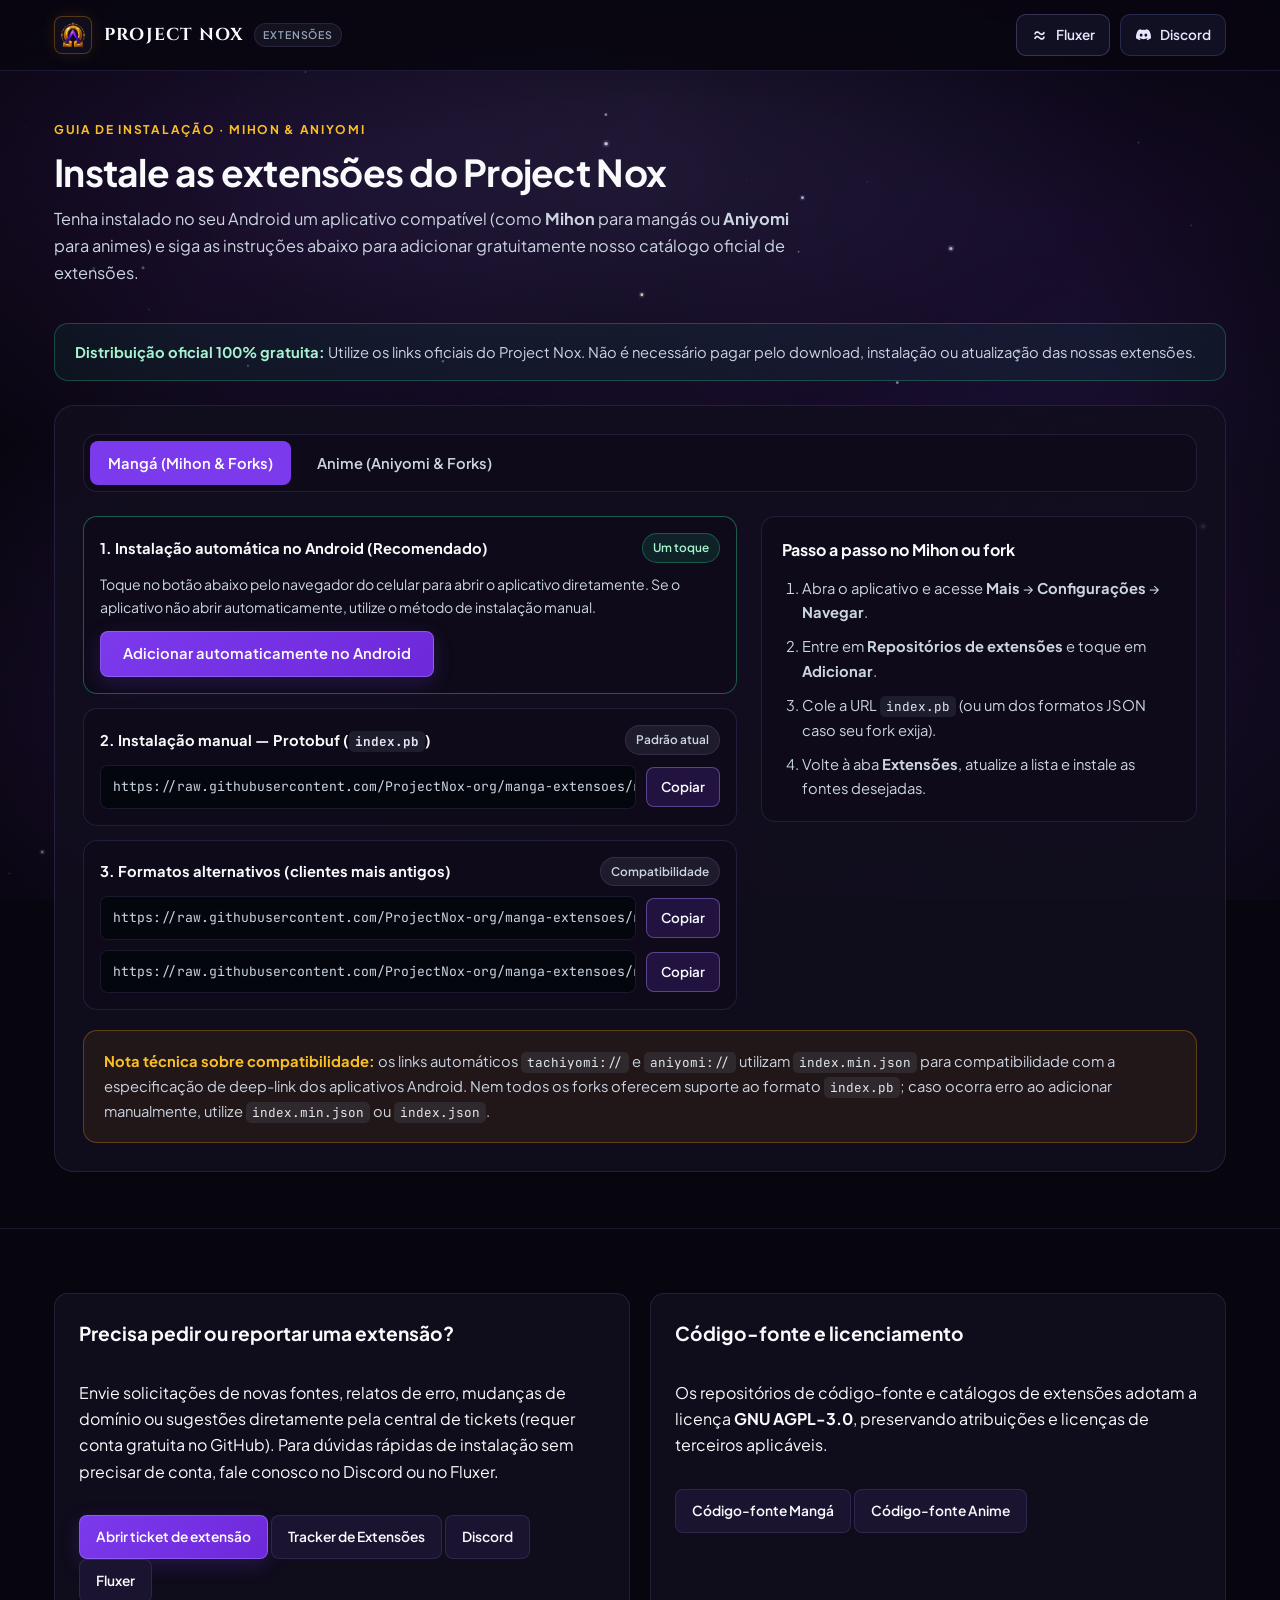
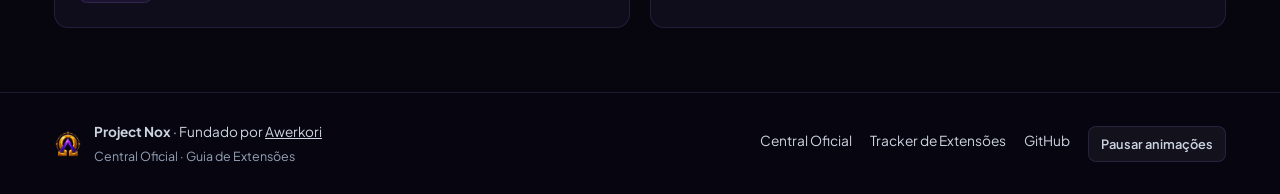
==== commit a52c1d55: "style(backdrop): remove overlapping section backgrounds and harmonize surfaces with Tracker palette" ====
--- a/extensoes/index.html
+++ b/extensoes/index.html
@@ -31,7 +31,7 @@
     />
 
     <script>document.documentElement.classList.add('js');</script>
-    <link rel="stylesheet" href="../styles.css?v=7.1.0" />
+    <link rel="stylesheet" href="../styles.css?v=7.2.0" />
     <title>Instale as extensões — Project Nox</title>
   </head>
   <body>
--- a/styles.css
+++ b/styles.css
@@ -1,11 +1,11 @@
 /* Project Nox — Central Oficial v4 (Artistic Direction & Premium Finish) */
 :root {
-  --bg-base: #04060d;
-  --bg-surface: #0a0e1b;
-  --bg-surface-alt: #0d1222;
-  --bg-card: rgba(14, 20, 38, 0.88);
-  --bg-card-hover: rgba(20, 28, 52, 0.96);
-  --bg-elevated: #161f38;
+  --bg-base: #07050d;
+  --bg-surface: #0e0a19;
+  --bg-surface-alt: #120d20;
+  --bg-card: rgba(18, 14, 30, 0.88);
+  --bg-card-hover: rgba(26, 20, 44, 0.94);
+  --bg-elevated: #1b1430;
 
   --text-primary: #f8fafc;
   --text-secondary: #cbd5e1;
@@ -20,7 +20,7 @@
   --accent-gold-text: #fbbf24;
   --accent-green: #34d399;
 
-  --border-subtle: rgba(148, 163, 184, 0.14);
+  --border-subtle: rgba(167, 139, 250, 0.14);
   --border-strong: rgba(167, 139, 250, 0.42);
   --border-gold: rgba(245, 158, 11, 0.3);
 
@@ -221,7 +221,7 @@
   position: sticky;
   top: 0;
   z-index: 50;
-  background: rgba(4, 6, 13, 0.88);
+  background: rgba(9, 6, 17, 0.88);
   backdrop-filter: blur(14px);
   -webkit-backdrop-filter: blur(14px);
   border-bottom: 1px solid var(--border-subtle);
@@ -251,7 +251,7 @@
   border-radius: var(--radius-sm);
   display: grid;
   place-items: center;
-  background: rgba(14, 20, 38, 0.94);
+  background: rgba(18, 14, 30, 0.94);
   border: 1px solid var(--border-gold);
   box-shadow: 0 0 16px rgba(245, 158, 11, 0.12);
   overflow: hidden;
@@ -484,14 +484,12 @@
 
 .section-historia {
   padding-block: 80px;
-  background: linear-gradient(180deg, rgba(10, 14, 27, 0.55) 0%, rgba(10, 14, 27, 0.2) 100%);
-  border-top: 1px solid rgba(167, 139, 250, 0.14);
+  border-top: 1px solid var(--border-subtle);
 }
 
 .section-agpl {
   position: relative;
   padding-block: 88px;
-  background: radial-gradient(ellipse 75% 60% at 50% 0%, rgba(245, 158, 11, 0.07), transparent 72%);
 }
 
 .section-agpl::before {
@@ -507,7 +505,6 @@
 
 .section-repos {
   padding-block: 72px;
-  background: rgba(6, 9, 18, 0.65);
   border-top: 1px solid var(--border-subtle);
 }
 
@@ -520,7 +517,7 @@
   position: relative;
   padding-block: 56px 64px;
   overflow: hidden;
-  background: linear-gradient(180deg, transparent 0%, rgba(124, 58, 237, 0.05) 55%, transparent 100%);
+  border-top: 1px solid var(--border-subtle);
 }
 
 /* Banner & Institutional Opening */
@@ -872,7 +869,7 @@
   align-items: center;
   padding: 28px 32px;
   border-radius: var(--radius-lg);
-  background: linear-gradient(145deg, rgba(16, 22, 42, 0.92), rgba(10, 14, 27, 0.96));
+  background: linear-gradient(145deg, rgba(22, 16, 38, 0.92), rgba(14, 10, 25, 0.96));
   border: 1px solid var(--border-gold);
   margin-bottom: 24px;
 }
@@ -920,7 +917,7 @@
   gap: 10px;
   padding: 12px 14px;
   border-radius: var(--radius-sm);
-  background: rgba(4, 6, 13, 0.6);
+  background: rgba(9, 6, 17, 0.6);
   border: 1px solid var(--border-subtle);
   font-weight: 600;
   font-size: 0.9rem;
@@ -959,7 +956,7 @@
 .editorial-panel {
   padding: 26px;
   border-radius: var(--radius-md);
-  background: rgba(10, 14, 27, 0.72);
+  background: rgba(14, 10, 25, 0.72);
   border: 1px solid var(--border-subtle);
   border-top: 2px solid var(--accent-green);
 }
@@ -1370,7 +1367,7 @@
   gap: 24px;
   padding: 32px;
   border-radius: var(--radius-lg);
-  background: linear-gradient(155deg, rgba(14, 20, 38, 0.92), rgba(10, 14, 27, 0.96));
+  background: linear-gradient(155deg, rgba(18, 14, 30, 0.92), rgba(14, 10, 25, 0.96));
   border: 1px solid var(--border-subtle);
 }
 
@@ -1443,7 +1440,7 @@
   gap: 14px;
   padding: 24px;
   border-radius: var(--radius-md);
-  background: rgba(4, 6, 13, 0.65);
+  background: rgba(9, 6, 17, 0.65);
   border: 1px solid var(--border-subtle);
 }
 
@@ -1476,7 +1473,7 @@
   gap: 24px;
   padding: 36px 40px;
   border-radius: var(--radius-lg);
-  background: linear-gradient(135deg, rgba(16, 22, 42, 0.9), rgba(10, 14, 27, 0.95));
+  background: linear-gradient(135deg, rgba(22, 16, 38, 0.9), rgba(14, 10, 25, 0.95));
   border: 1px solid var(--border-gold);
   overflow: hidden;
 }
@@ -1691,7 +1688,7 @@
 .site-footer {
   margin-top: auto;
   border-top: 1px solid var(--border-subtle);
-  background: rgba(4, 6, 13, 0.95);
+  background: rgba(9, 6, 17, 0.88);
   padding-block: 28px;
 }
 
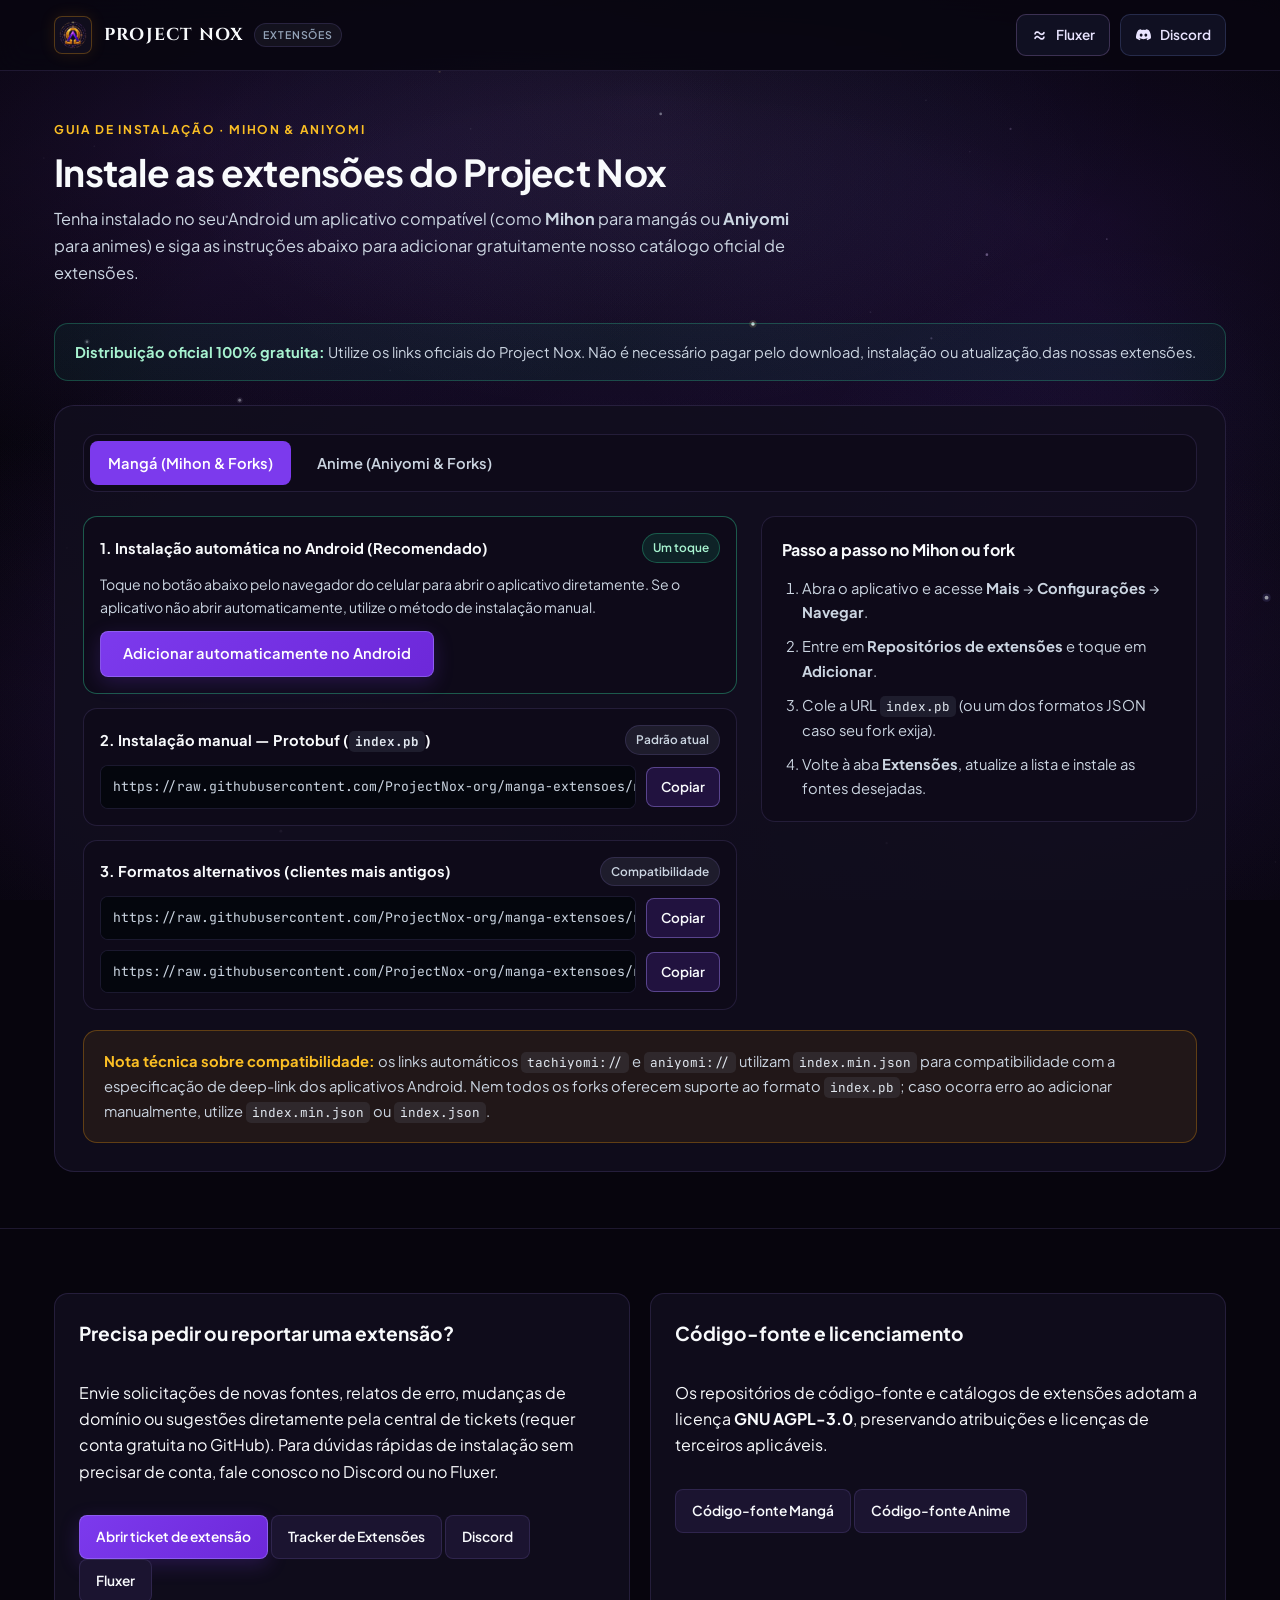
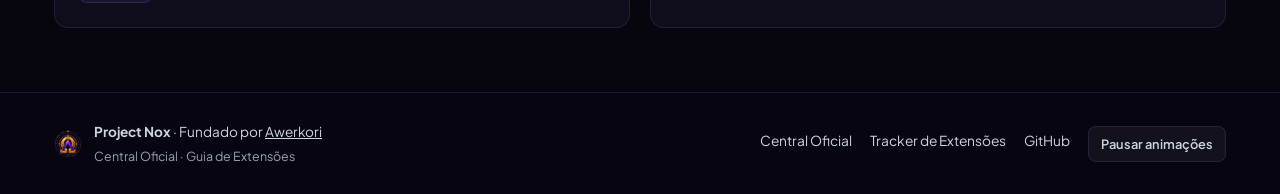
==== commit 779cd6c3: "feat(brand): standardize official orbital logo, favicons, hero SVGs and OG image" ====
--- a/extensoes/index.html
+++ b/extensoes/index.html
@@ -15,13 +15,13 @@
     />
     <meta property="og:type" content="website" />
     <meta property="og:url" content="https://projectnox-org.github.io/extensoes/" />
-    <meta property="og:image" content="https://projectnox-org.github.io/assets/brand/nox-og.png" />
+    <meta property="og:image" content="https://projectnox-org.github.io/assets/brand/nox-og.png?v=8.0.0" />
     <meta name="theme-color" content="#04060d" />
 
-    <link rel="icon" href="../favicon.ico" sizes="any" />
-    <link rel="icon" href="../assets/favicon-32x32.png" type="image/png" sizes="32x32" />
-    <link rel="icon" href="../assets/favicon-16x16.png" type="image/png" sizes="16x16" />
-    <link rel="apple-touch-icon" href="../assets/apple-touch-icon.png" sizes="180x180" />
+    <link rel="icon" href="../favicon.ico?v=8.0.0" sizes="any" />
+    <link rel="icon" href="../assets/favicon-32x32.png?v=8.0.0" type="image/png" sizes="32x32" />
+    <link rel="icon" href="../assets/favicon-16x16.png?v=8.0.0" type="image/png" sizes="16x16" />
+    <link rel="apple-touch-icon" href="../assets/apple-touch-icon.png?v=8.0.0" sizes="180x180" />
 
     <link rel="preconnect" href="https://fonts.googleapis.com" />
     <link rel="preconnect" href="https://fonts.gstatic.com" crossorigin />
@@ -50,7 +50,7 @@
         <div class="container header-inner">
           <a class="brand" href="../" aria-label="Voltar à Central Oficial do Project Nox">
             <span class="brand-mark">
-              <img src="../assets/brand/nox-emblem.webp" alt="" width="28" height="28" />
+              <img src="../assets/brand/nox-emblem.webp?v=8.0.0" alt="" width="28" height="28" />
             </span>
             <span class="brand-title-row">
               <span class="brand-name">PROJECT NOX</span>
@@ -349,7 +349,7 @@
       <footer class="site-footer">
         <div class="container footer-inner">
           <div class="footer-brand">
-            <img src="../assets/brand/nox-emblem.webp" alt="" width="28" height="28" />
+            <img src="../assets/brand/nox-emblem.webp?v=8.0.0" alt="" width="28" height="28" />
             <div class="footer-meta">
               <span><strong>Project Nox</strong> · Fundado por <a href="https://github.com/Awerkori" target="_blank" rel="noopener noreferrer" style="color: inherit;">Awerkori</a></span>
               <span class="footer-sub">Central Oficial · Guia de Extensões</span>
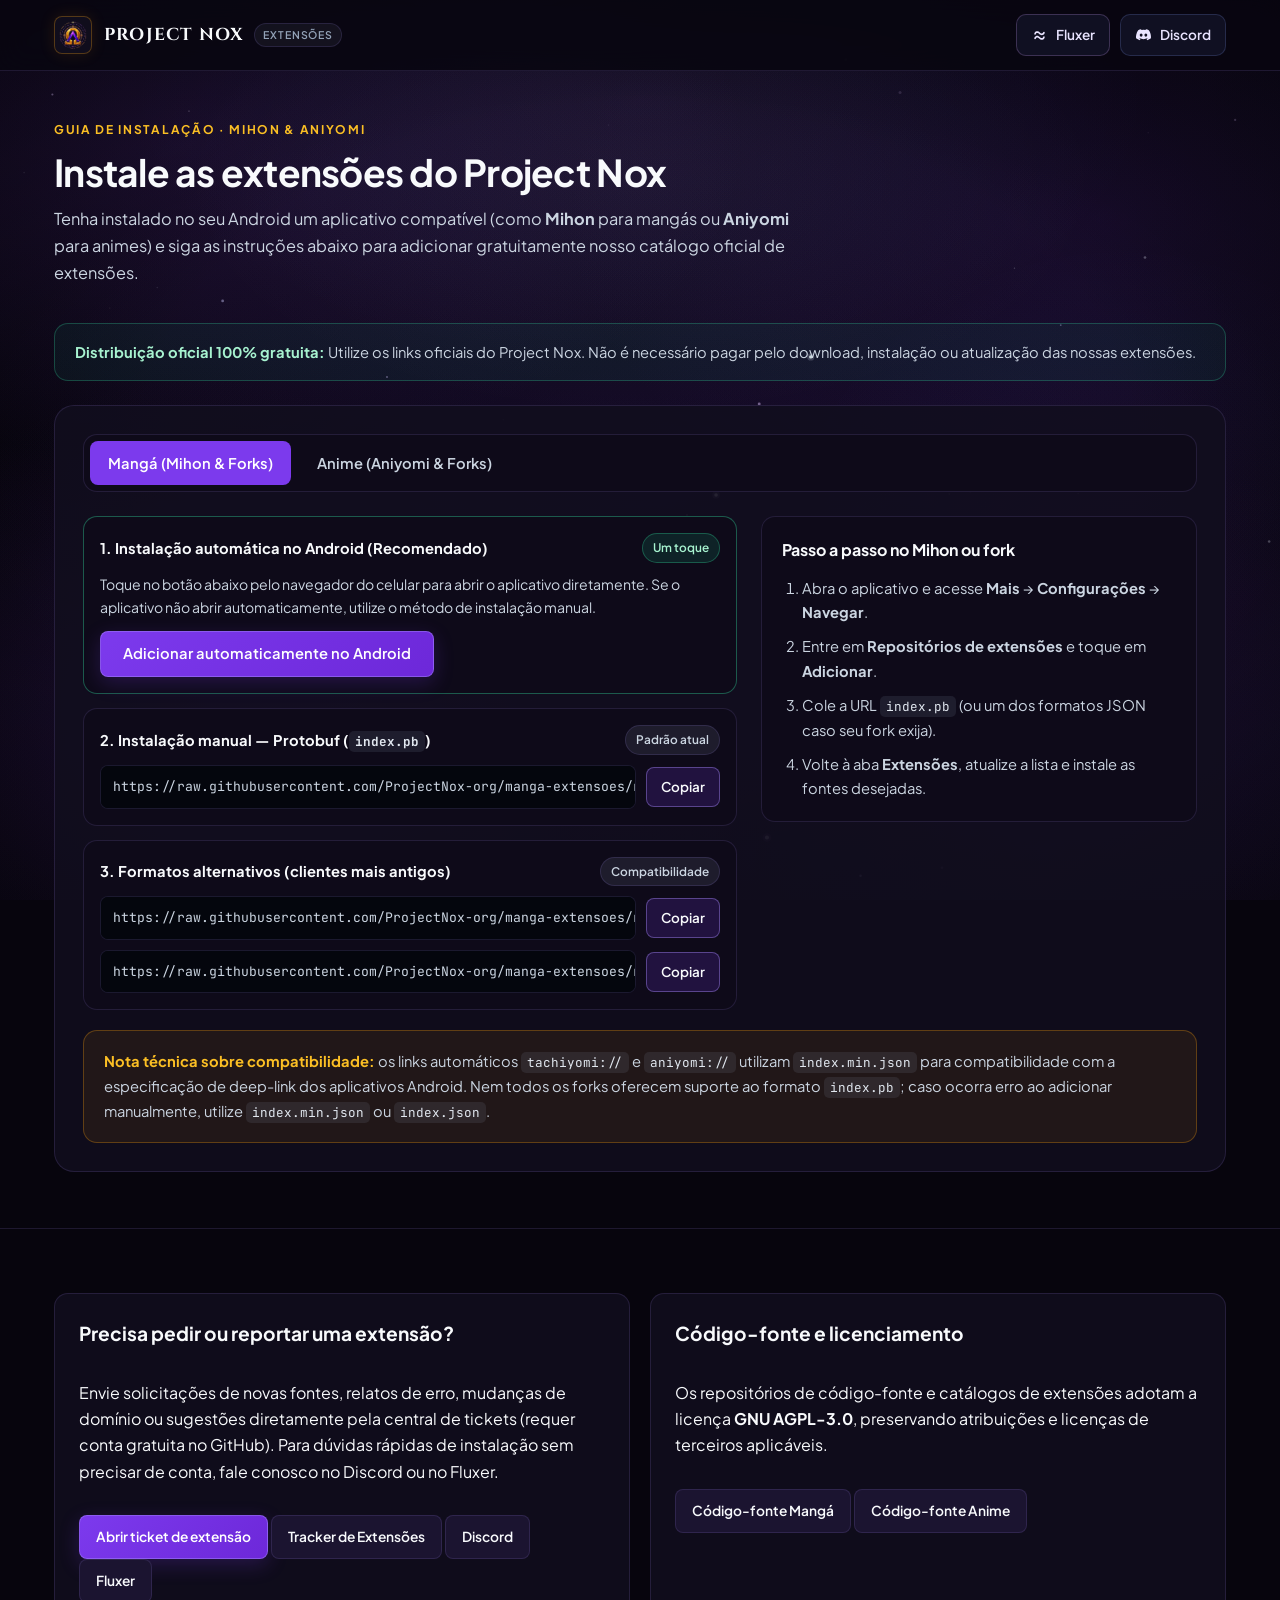
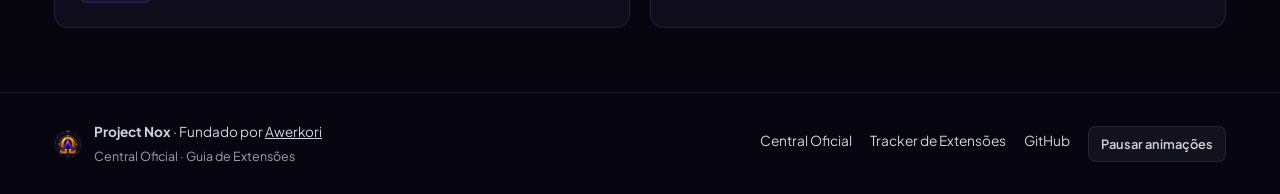
==== commit f9063393: "fix(favicon): optimize alpha and omega visibility at small sizes and tighten orbital header margins" ====
--- a/extensoes/index.html
+++ b/extensoes/index.html
@@ -18,10 +18,10 @@
     <meta property="og:image" content="https://projectnox-org.github.io/assets/brand/nox-og.png?v=8.0.0" />
     <meta name="theme-color" content="#04060d" />
 
-    <link rel="icon" href="../favicon.ico?v=8.0.0" sizes="any" />
-    <link rel="icon" href="../assets/favicon-32x32.png?v=8.0.0" type="image/png" sizes="32x32" />
-    <link rel="icon" href="../assets/favicon-16x16.png?v=8.0.0" type="image/png" sizes="16x16" />
-    <link rel="apple-touch-icon" href="../assets/apple-touch-icon.png?v=8.0.0" sizes="180x180" />
+    <link rel="icon" href="../favicon.ico?v=8.1.0" sizes="any" />
+    <link rel="icon" href="../assets/favicon-32x32.png?v=8.1.0" type="image/png" sizes="32x32" />
+    <link rel="icon" href="../assets/favicon-16x16.png?v=8.1.0" type="image/png" sizes="16x16" />
+    <link rel="apple-touch-icon" href="../assets/apple-touch-icon.png?v=8.1.0" sizes="180x180" />
 
     <link rel="preconnect" href="https://fonts.googleapis.com" />
     <link rel="preconnect" href="https://fonts.gstatic.com" crossorigin />
@@ -50,7 +50,7 @@
         <div class="container header-inner">
           <a class="brand" href="../" aria-label="Voltar à Central Oficial do Project Nox">
             <span class="brand-mark">
-              <img src="../assets/brand/nox-emblem.webp?v=8.0.0" alt="" width="28" height="28" />
+              <img src="../assets/brand/nox-emblem.webp?v=8.1.0" alt="" width="28" height="28" />
             </span>
             <span class="brand-title-row">
               <span class="brand-name">PROJECT NOX</span>
@@ -349,7 +349,7 @@
       <footer class="site-footer">
         <div class="container footer-inner">
           <div class="footer-brand">
-            <img src="../assets/brand/nox-emblem.webp?v=8.0.0" alt="" width="28" height="28" />
+            <img src="../assets/brand/nox-emblem.webp?v=8.1.0" alt="" width="28" height="28" />
             <div class="footer-meta">
               <span><strong>Project Nox</strong> · Fundado por <a href="https://github.com/Awerkori" target="_blank" rel="noopener noreferrer" style="color: inherit;">Awerkori</a></span>
               <span class="footer-sub">Central Oficial · Guia de Extensões</span>
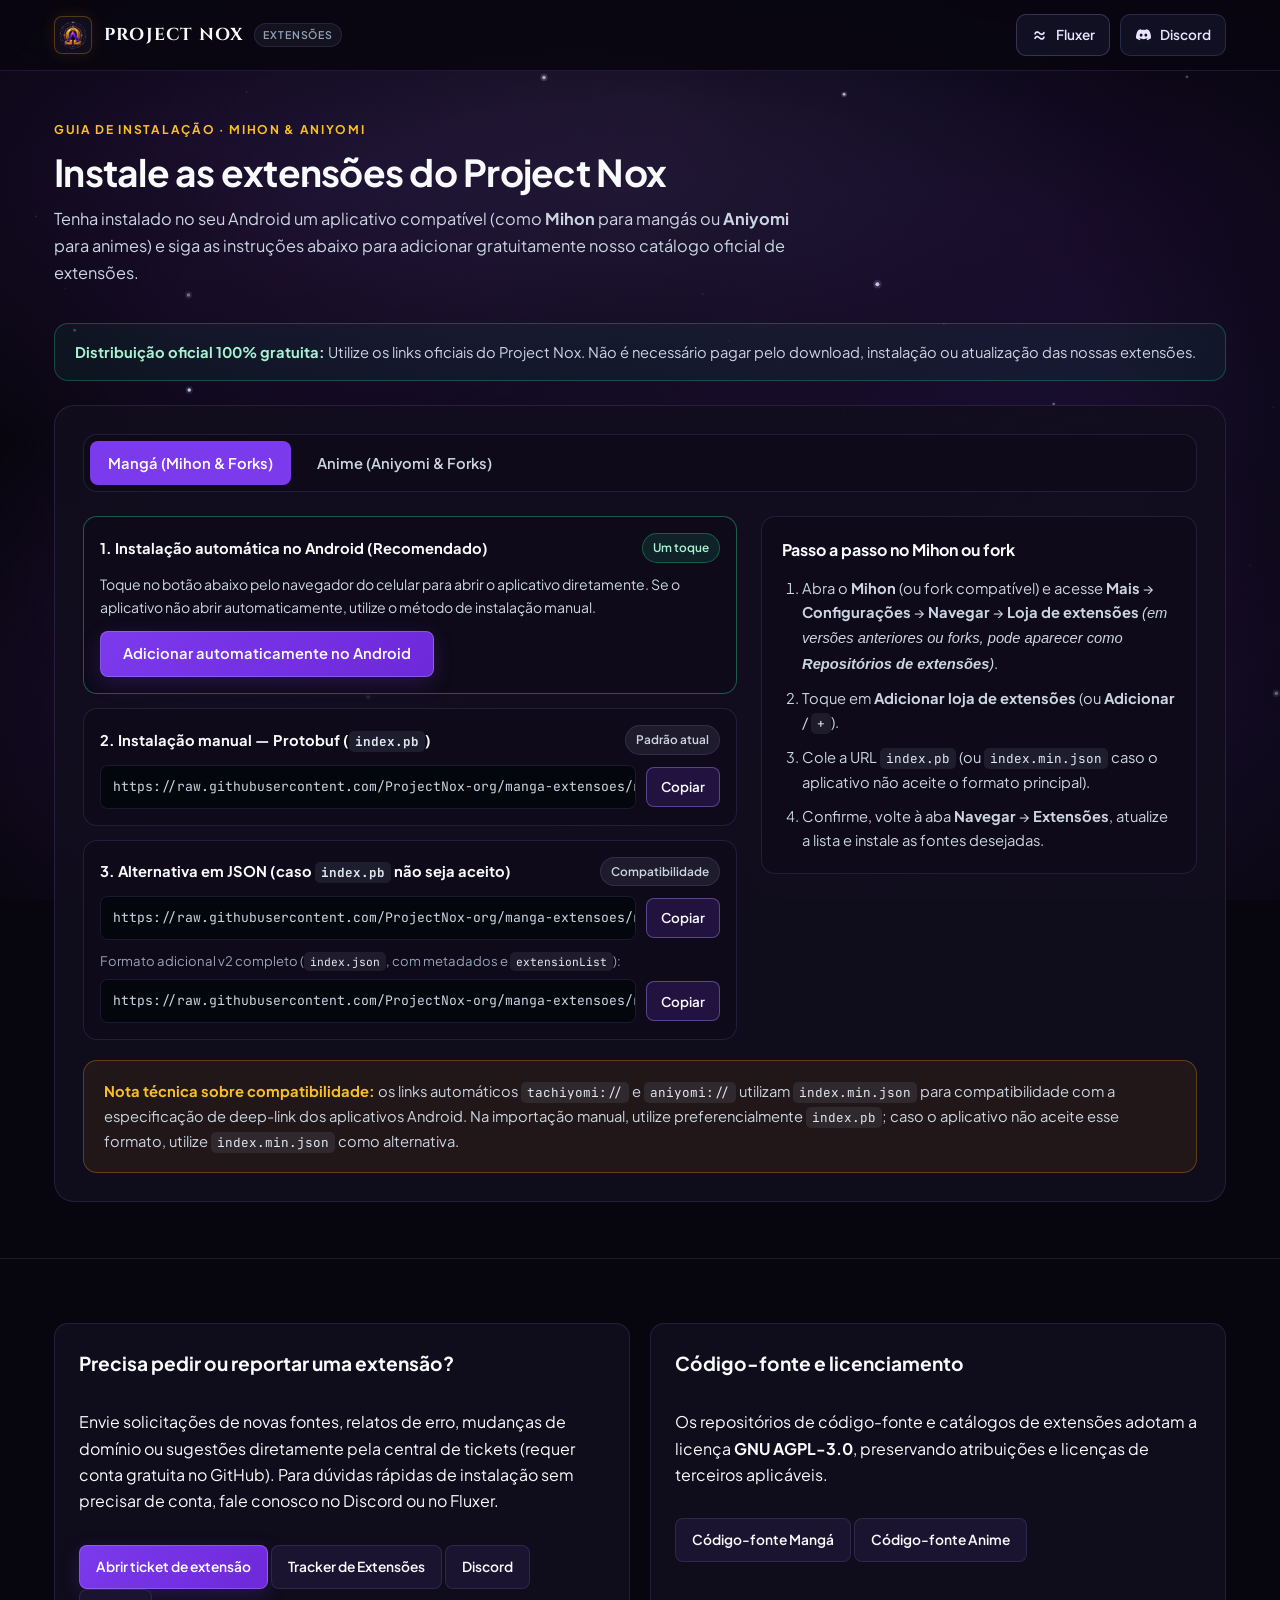
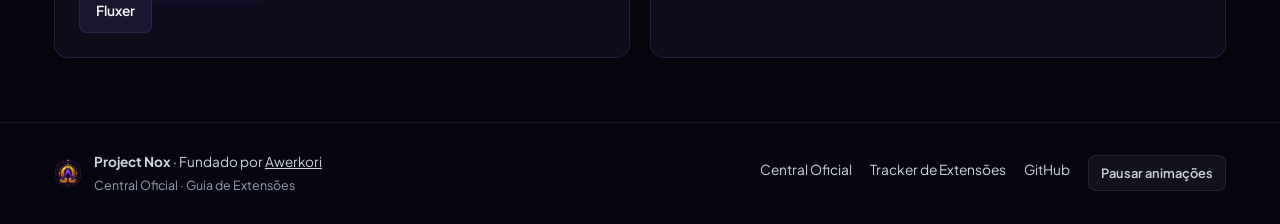
==== commit c2cdbab0: "fix(mobile,extensoes): eliminate mobile header overlaps and refine extensions guide a11y/docs" ====
--- a/extensoes/index.html
+++ b/extensoes/index.html
@@ -31,7 +31,7 @@
     />
 
     <script>document.documentElement.classList.add('js');</script>
-    <link rel="stylesheet" href="../styles.css?v=7.2.0" />
+    <link rel="stylesheet" href="../styles.css?v=7.3.0" />
     <title>Instale as extensões — Project Nox</title>
   </head>
   <body>
@@ -48,7 +48,7 @@
     <div class="app-shell">
       <header class="site-header">
         <div class="container header-inner">
-          <a class="brand" href="../" aria-label="Voltar à Central Oficial do Project Nox">
+          <a class="brand" href="../" aria-label="Project Nox — Extensões (voltar à Central Oficial)">
             <span class="brand-mark">
               <img src="../assets/brand/nox-emblem.webp?v=8.1.0" alt="" width="28" height="28" />
             </span>
@@ -143,7 +143,7 @@
                         <span class="pill">Padrão atual</span>
                       </div>
                       <div class="copy-row">
-                        <code class="copy-code">https://raw.githubusercontent.com/ProjectNox-org/manga-extensoes/repo/index.pb</code>
+                        <code class="copy-code" tabindex="0">https://raw.githubusercontent.com/ProjectNox-org/manga-extensoes/repo/index.pb</code>
                         <button
                           class="copy-btn"
                           type="button"
@@ -156,11 +156,11 @@
 
                     <div class="url-item">
                       <div class="url-label-row">
-                        <span class="url-label">3. Formatos alternativos (clientes mais antigos)</span>
+                        <span class="url-label">3. Alternativa em JSON (caso <code>index.pb</code> não seja aceito)</span>
                         <span class="pill">Compatibilidade</span>
                       </div>
                       <div class="copy-row" style="margin-bottom: 10px;">
-                        <code class="copy-code">https://raw.githubusercontent.com/ProjectNox-org/manga-extensoes/repo/index.min.json</code>
+                        <code class="copy-code" tabindex="0">https://raw.githubusercontent.com/ProjectNox-org/manga-extensoes/repo/index.min.json</code>
                         <button
                           class="copy-btn"
                           type="button"
@@ -169,8 +169,11 @@
                           Copiar
                         </button>
                       </div>
+                      <p style="margin: 0 0 8px; font-size: 0.82rem; color: var(--text-muted);">
+                        Formato adicional v2 completo (<code>index.json</code>, com metadados e <code>extensionList</code>):
+                      </p>
                       <div class="copy-row">
-                        <code class="copy-code">https://raw.githubusercontent.com/ProjectNox-org/manga-extensoes/repo/index.json</code>
+                        <code class="copy-code" tabindex="0">https://raw.githubusercontent.com/ProjectNox-org/manga-extensoes/repo/index.json</code>
                         <button
                           class="copy-btn"
                           type="button"
@@ -183,12 +186,12 @@
                   </div>
 
                   <div class="steps-box">
-                    <h4>Passo a passo no Mihon ou fork</h4>
+                    <h2>Passo a passo no Mihon ou fork</h2>
                     <ol class="step-list">
-                      <li>Abra o aplicativo e acesse <strong>Mais</strong> → <strong>Configurações</strong> → <strong>Navegar</strong>.</li>
-                      <li>Entre em <strong>Repositórios de extensões</strong> e toque em <strong>Adicionar</strong>.</li>
-                      <li>Cole a URL <code>index.pb</code> (ou um dos formatos JSON caso seu fork exija).</li>
-                      <li>Volte à aba <strong>Extensões</strong>, atualize a lista e instale as fontes desejadas.</li>
+                      <li>Abra o <strong>Mihon</strong> (ou fork compatível) e acesse <strong>Mais</strong> → <strong>Configurações</strong> → <strong>Navegar</strong> → <strong>Loja de extensões</strong> <em>(em versões anteriores ou forks, pode aparecer como <strong>Repositórios de extensões</strong>)</em>.</li>
+                      <li>Toque em <strong>Adicionar loja de extensões</strong> (ou <strong>Adicionar</strong> / <code>+</code>).</li>
+                      <li>Cole a URL <code>index.pb</code> (ou <code>index.min.json</code> caso o aplicativo não aceite o formato principal).</li>
+                      <li>Confirme, volte à aba <strong>Navegar</strong> → <strong>Extensões</strong>, atualize a lista e instale as fontes desejadas.</li>
                     </ol>
                   </div>
                 </div>
@@ -220,7 +223,7 @@
                         <span class="pill">Padrão atual</span>
                       </div>
                       <div class="copy-row">
-                        <code class="copy-code">https://raw.githubusercontent.com/ProjectNox-org/anime-extensoes/repo/index.pb</code>
+                        <code class="copy-code" tabindex="0">https://raw.githubusercontent.com/ProjectNox-org/anime-extensoes/repo/index.pb</code>
                         <button
                           class="copy-btn"
                           type="button"
@@ -233,11 +236,11 @@
 
                     <div class="url-item">
                       <div class="url-label-row">
-                        <span class="url-label">3. Formatos alternativos (clientes mais antigos)</span>
+                        <span class="url-label">3. Alternativa em JSON (caso <code>index.pb</code> não seja aceito)</span>
                         <span class="pill">Compatibilidade</span>
                       </div>
                       <div class="copy-row" style="margin-bottom: 10px;">
-                        <code class="copy-code">https://raw.githubusercontent.com/ProjectNox-org/anime-extensoes/repo/index.min.json</code>
+                        <code class="copy-code" tabindex="0">https://raw.githubusercontent.com/ProjectNox-org/anime-extensoes/repo/index.min.json</code>
                         <button
                           class="copy-btn"
                           type="button"
@@ -246,33 +249,26 @@
                           Copiar
                         </button>
                       </div>
-                      <div class="copy-row">
-                        <code class="copy-code">https://raw.githubusercontent.com/ProjectNox-org/anime-extensoes/repo/index.json</code>
-                        <button
-                          class="copy-btn"
-                          type="button"
-                          data-copy="https://raw.githubusercontent.com/ProjectNox-org/anime-extensoes/repo/index.json"
-                        >
-                          Copiar
-                        </button>
-                      </div>
+                      <p style="margin: 0; font-size: 0.82rem; color: var(--text-muted); overflow-wrap: anywhere;">
+                        Arquivo adicional do catálogo legado (não recomendado para importação manual padrão; prefira <code>index.pb</code> ou <code>index.min.json</code>): <a href="https://raw.githubusercontent.com/ProjectNox-org/anime-extensoes/repo/index.json" target="_blank" rel="noopener noreferrer" style="color: var(--text-secondary);"><code>https://raw.githubusercontent.com/ProjectNox-org/anime-extensoes/repo/index.json</code></a>
+                      </p>
                     </div>
                   </div>
 
                   <div class="steps-box">
-                    <h4>Passo a passo no Aniyomi ou fork</h4>
+                    <h2>Passo a passo no Aniyomi ou fork</h2>
                     <ol class="step-list">
-                      <li>Abra o Aniyomi e vá em <strong>Mais</strong> → <strong>Configurações</strong> → <strong>Navegar</strong>.</li>
-                      <li>Toque em <strong>Repositórios de extensões de anime</strong> → <strong>Adicionar</strong>.</li>
-                      <li>Cole a URL <code>index.pb</code> (ou um dos formatos JSON caso seu fork exija).</li>
-                      <li>Atualize a lista de extensões de anime e confie nos pacotes assinados do Project Nox.</li>
+                      <li>Abra o <strong>Aniyomi</strong> e vá em <strong>Mais</strong> → <strong>Configurações</strong> → <strong>Navegar</strong> → <strong>Repositório de extensões de anime</strong> <em>(no <strong>Anikku</strong> e em alguns forks, aparece como <strong>Repositórios de extensões</strong>)</em>.</li>
+                      <li>Toque em <strong>Adicionar</strong> (<code>+</code>).</li>
+                      <li>Cole a URL <code>index.pb</code> (ou <code>index.min.json</code> caso o aplicativo não aceite o formato principal).</li>
+                      <li>Confirme, volte à aba <strong>Navegar</strong> → <strong>Extensões de Anime</strong> (ou <strong>Extensões</strong>), atualize a lista e confie nos pacotes assinados do Project Nox.</li>
                     </ol>
                   </div>
                 </div>
               </div>
 
               <div class="callout">
-                <strong>Nota técnica sobre compatibilidade:</strong> os links automáticos <code>tachiyomi://</code> e <code>aniyomi://</code> utilizam <code>index.min.json</code> para compatibilidade com a especificação de deep-link dos aplicativos Android. Nem todos os forks oferecem suporte ao formato <code>index.pb</code>; caso ocorra erro ao adicionar manualmente, utilize <code>index.min.json</code> ou <code>index.json</code>.
+                <strong>Nota técnica sobre compatibilidade:</strong> os links automáticos <code>tachiyomi://</code> e <code>aniyomi://</code> utilizam <code>index.min.json</code> para compatibilidade com a especificação de deep-link dos aplicativos Android. Na importação manual, utilize preferencialmente <code>index.pb</code>; caso o aplicativo não aceite esse formato, utilize <code>index.min.json</code> como alternativa.
               </div>
             </div>
           </div>
--- a/styles.css
+++ b/styles.css
@@ -1654,6 +1654,7 @@
   min-width: 0;
 }
 
+.steps-box h2,
 .steps-box h4 {
   margin: 0 0 12px;
   font-size: 1rem;
@@ -1846,8 +1847,14 @@
     gap: 8px;
   }
 
+  .brand-title-row {
+    overflow: hidden;
+  }
+
   .brand-name {
     font-size: 0.96rem;
+    overflow: hidden;
+    text-overflow: ellipsis;
   }
 
   .brand-badge {
@@ -1873,21 +1880,38 @@
   }
 }
 
-@media (max-width: 390px) {
+@media (max-width: 540px) {
   .brand-badge {
     display: none;
   }
 
   .brand-name {
+    font-size: 0.9rem;
+  }
+
+  .header-inner,
+  .header-community-group {
+    gap: 8px;
+  }
+
+  .header-community-btn {
+    gap: 6px;
+    padding: 0 10px;
+  }
+}
+
+@media (max-width: 415px) {
+  .brand-name {
     font-size: 0.86rem;
   }
-
-  .header-inner {
-    gap: 8px;
-  }
-}
-
-@media (max-width: 350px) {
+}
+
+@media (max-width: 389px) {
+  .header-community-btn {
+    width: 44px;
+    padding: 0;
+  }
+
   .community-btn-text {
     display: none;
   }
